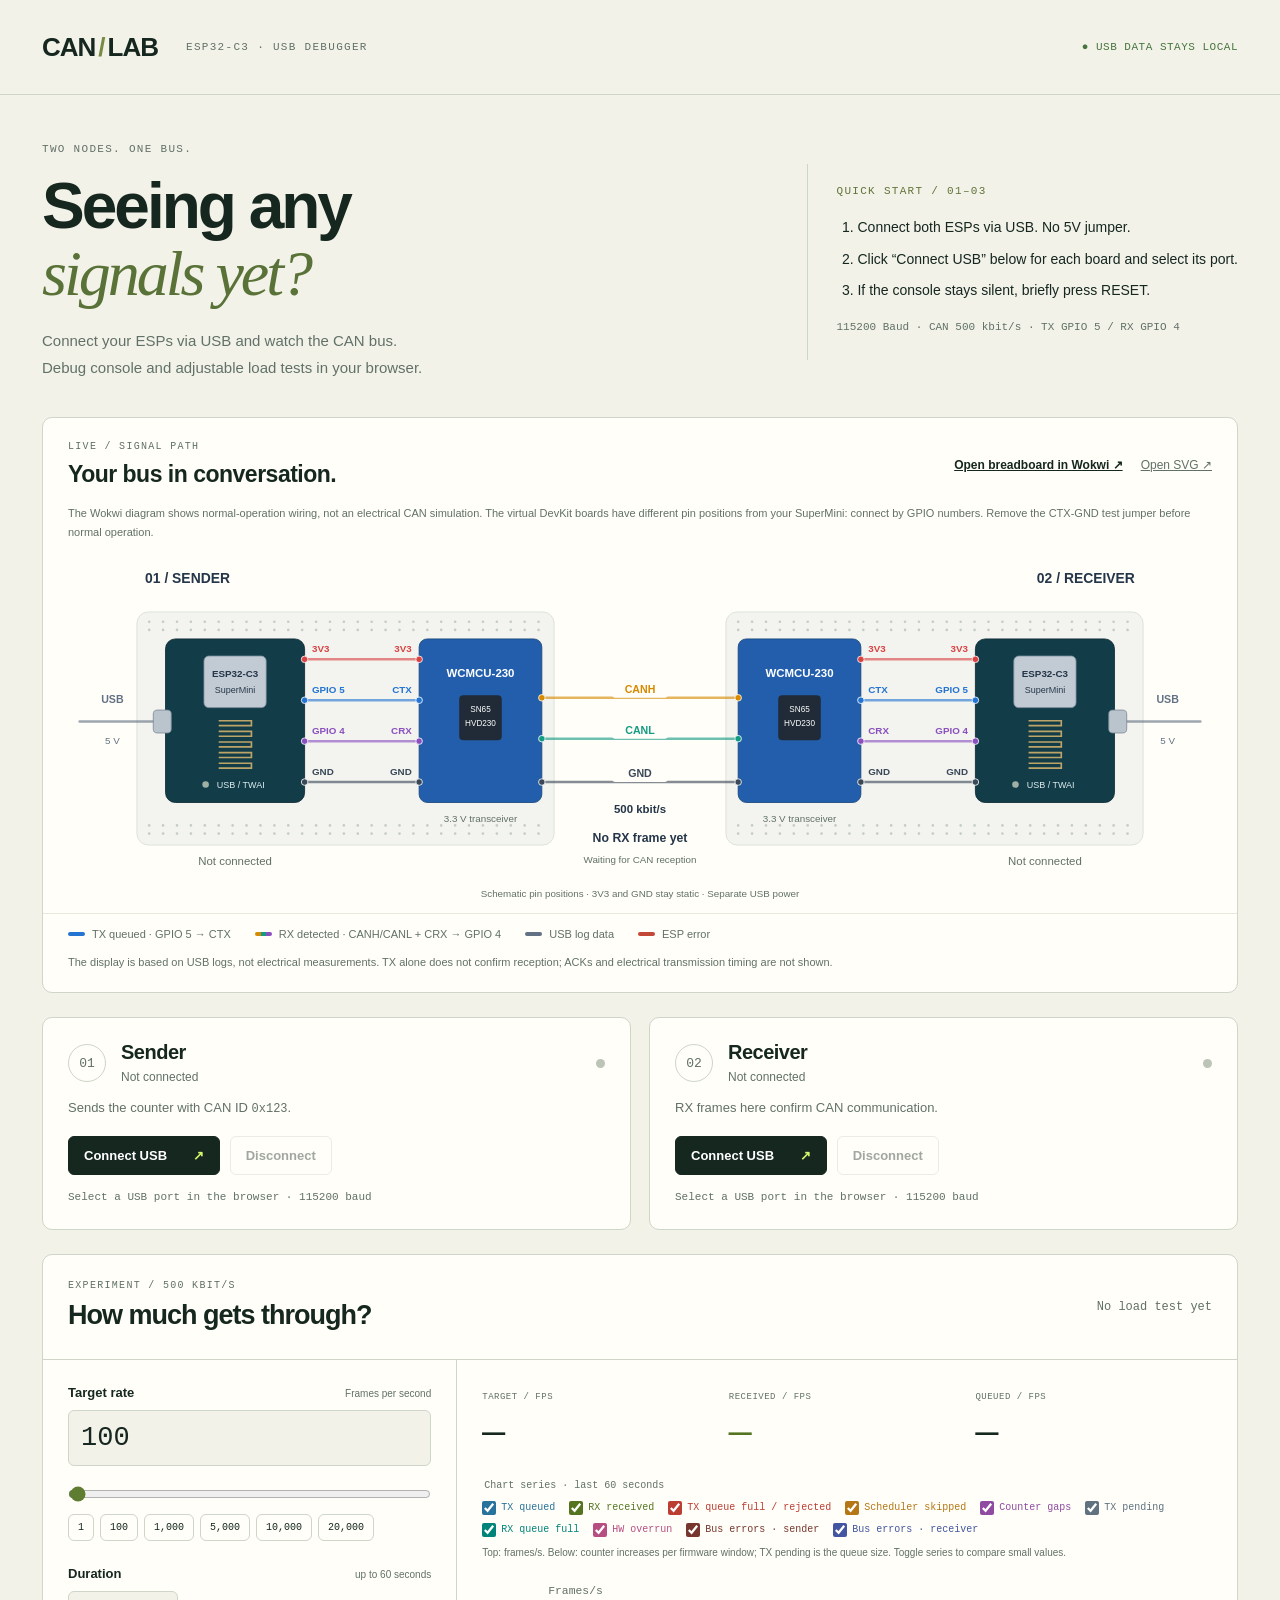
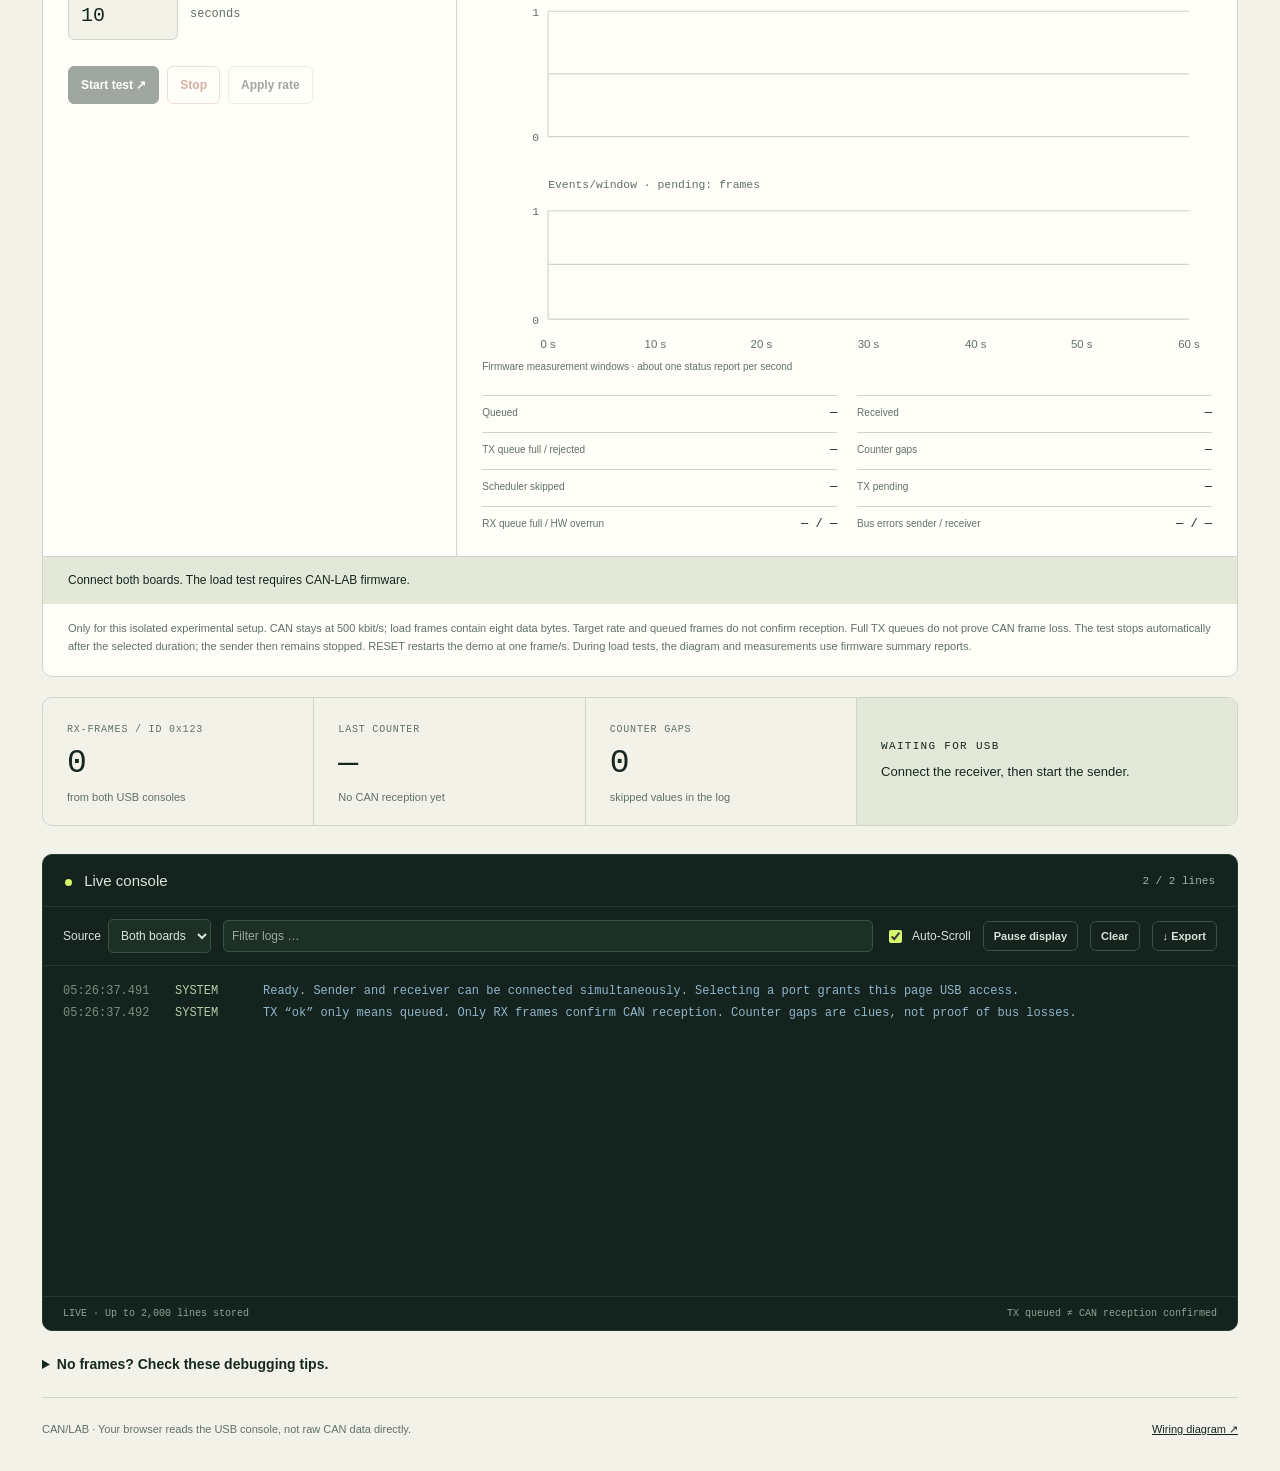
==== index.html @ c3ad65e1 "fix: invalidate cached horizontal CAN diagram" ====
<!doctype html>
<html lang="en">
<head>
  <meta charset="UTF-8"><meta name="viewport" content="width=device-width,initial-scale=1">
  <title>CAN/LAB — USB Debug Console &amp; CAN Load Tests</title>
  <meta name="description" content="Connect two ESP32-C3 boards, watch CAN traffic, and run adjustable load tests directly in your browser with Web Serial.">
  <link rel="canonical" href="https://canlab.andrelademann.de/">
  <meta property="og:type" content="website">
  <meta property="og:site_name" content="CAN/LAB">
  <meta property="og:locale" content="en_US">
  <meta property="og:title" content="CAN/LAB — USB Debug Console &amp; CAN Load Tests">
  <meta property="og:description" content="Connect two ESP32-C3 boards, watch CAN traffic, and run adjustable load tests directly in your browser with Web Serial.">
  <meta property="og:url" content="https://canlab.andrelademann.de/">
  <meta property="og:image" content="https://canlab.andrelademann.de/docs/canlab-opengraph.png">
  <meta property="og:image:type" content="image/png">
  <meta property="og:image:width" content="1731">
  <meta property="og:image:height" content="909">
  <meta property="og:image:alt" content="CAN/LAB: Two nodes. One bus. Two ESP32-C3 boards connected through CAN transceivers.">
  <meta name="twitter:card" content="summary_large_image">
  <meta name="twitter:title" content="CAN/LAB — USB Debug Console &amp; CAN Load Tests">
  <meta name="twitter:description" content="Connect two ESP32-C3 boards, watch CAN traffic, and run adjustable load tests directly in your browser with Web Serial.">
  <meta name="twitter:image" content="https://canlab.andrelademann.de/docs/canlab-opengraph.png">
  <meta name="twitter:image:alt" content="CAN/LAB: Two nodes. One bus. Two ESP32-C3 boards connected through CAN transceivers.">
  <link rel="stylesheet" href="debug/style.css?v=diagnostics1">
  <script type="module" src="debug/app.mjs?v=builtin-termination"></script>
  <script type="module" src="debug/pwa.mjs"></script>
  <!-- PWA metadata: generated by scripts/generate_pwa_assets.py -->
  <link rel="manifest" href="./manifest.webmanifest">
  <meta name="theme-color" content="#15271f">
  <meta name="mobile-web-app-capable" content="yes">
  <meta name="apple-mobile-web-app-capable" content="yes">
  <meta name="apple-mobile-web-app-title" content="CAN/LAB">
  <meta name="apple-mobile-web-app-status-bar-style" content="default">
  <meta name="msapplication-config" content="./browserconfig.xml">
  <meta name="msapplication-TileColor" content="#15271f">
  <link rel="icon" href="./pwa/icons/favicon.ico" sizes="any">
  <link rel="icon" type="image/png" sizes="16x16" href="./pwa/icons/favicon-16.png">
  <link rel="icon" type="image/png" sizes="32x32" href="./pwa/icons/favicon-32.png">
  <link rel="apple-touch-icon" sizes="152x152" href="./pwa/icons/apple-touch-icon-152.png">
  <link rel="apple-touch-icon" sizes="167x167" href="./pwa/icons/apple-touch-icon-167.png">
  <link rel="apple-touch-icon" sizes="180x180" href="./pwa/icons/apple-touch-icon-180.png">
  <link rel="apple-touch-startup-image" href="./pwa/splash/apple-splash-640x1136.png" media="(device-width: 320px) and (device-height: 568px) and (-webkit-device-pixel-ratio: 2) and (orientation: portrait)">
  <link rel="apple-touch-startup-image" href="./pwa/splash/apple-splash-1136x640.png" media="(device-width: 320px) and (device-height: 568px) and (-webkit-device-pixel-ratio: 2) and (orientation: landscape)">
  <link rel="apple-touch-startup-image" href="./pwa/splash/apple-splash-750x1334.png" media="(device-width: 375px) and (device-height: 667px) and (-webkit-device-pixel-ratio: 2) and (orientation: portrait)">
  <link rel="apple-touch-startup-image" href="./pwa/splash/apple-splash-1334x750.png" media="(device-width: 375px) and (device-height: 667px) and (-webkit-device-pixel-ratio: 2) and (orientation: landscape)">
  <link rel="apple-touch-startup-image" href="./pwa/splash/apple-splash-1242x2208.png" media="(device-width: 414px) and (device-height: 736px) and (-webkit-device-pixel-ratio: 3) and (orientation: portrait)">
  <link rel="apple-touch-startup-image" href="./pwa/splash/apple-splash-2208x1242.png" media="(device-width: 414px) and (device-height: 736px) and (-webkit-device-pixel-ratio: 3) and (orientation: landscape)">
  <link rel="apple-touch-startup-image" href="./pwa/splash/apple-splash-1125x2436.png" media="(device-width: 375px) and (device-height: 812px) and (-webkit-device-pixel-ratio: 3) and (orientation: portrait)">
  <link rel="apple-touch-startup-image" href="./pwa/splash/apple-splash-2436x1125.png" media="(device-width: 375px) and (device-height: 812px) and (-webkit-device-pixel-ratio: 3) and (orientation: landscape)">
  <link rel="apple-touch-startup-image" href="./pwa/splash/apple-splash-828x1792.png" media="(device-width: 414px) and (device-height: 896px) and (-webkit-device-pixel-ratio: 2) and (orientation: portrait)">
  <link rel="apple-touch-startup-image" href="./pwa/splash/apple-splash-1792x828.png" media="(device-width: 414px) and (device-height: 896px) and (-webkit-device-pixel-ratio: 2) and (orientation: landscape)">
  <link rel="apple-touch-startup-image" href="./pwa/splash/apple-splash-1242x2688.png" media="(device-width: 414px) and (device-height: 896px) and (-webkit-device-pixel-ratio: 3) and (orientation: portrait)">
  <link rel="apple-touch-startup-image" href="./pwa/splash/apple-splash-2688x1242.png" media="(device-width: 414px) and (device-height: 896px) and (-webkit-device-pixel-ratio: 3) and (orientation: landscape)">
  <link rel="apple-touch-startup-image" href="./pwa/splash/apple-splash-1080x2340.png" media="(device-width: 360px) and (device-height: 780px) and (-webkit-device-pixel-ratio: 3) and (orientation: portrait)">
  <link rel="apple-touch-startup-image" href="./pwa/splash/apple-splash-2340x1080.png" media="(device-width: 360px) and (device-height: 780px) and (-webkit-device-pixel-ratio: 3) and (orientation: landscape)">
  <link rel="apple-touch-startup-image" href="./pwa/splash/apple-splash-1170x2532.png" media="(device-width: 390px) and (device-height: 844px) and (-webkit-device-pixel-ratio: 3) and (orientation: portrait)">
  <link rel="apple-touch-startup-image" href="./pwa/splash/apple-splash-2532x1170.png" media="(device-width: 390px) and (device-height: 844px) and (-webkit-device-pixel-ratio: 3) and (orientation: landscape)">
  <link rel="apple-touch-startup-image" href="./pwa/splash/apple-splash-1179x2556.png" media="(device-width: 393px) and (device-height: 852px) and (-webkit-device-pixel-ratio: 3) and (orientation: portrait)">
  <link rel="apple-touch-startup-image" href="./pwa/splash/apple-splash-2556x1179.png" media="(device-width: 393px) and (device-height: 852px) and (-webkit-device-pixel-ratio: 3) and (orientation: landscape)">
  <link rel="apple-touch-startup-image" href="./pwa/splash/apple-splash-1206x2622.png" media="(device-width: 402px) and (device-height: 874px) and (-webkit-device-pixel-ratio: 3) and (orientation: portrait)">
  <link rel="apple-touch-startup-image" href="./pwa/splash/apple-splash-2622x1206.png" media="(device-width: 402px) and (device-height: 874px) and (-webkit-device-pixel-ratio: 3) and (orientation: landscape)">
  <link rel="apple-touch-startup-image" href="./pwa/splash/apple-splash-1260x2736.png" media="(device-width: 420px) and (device-height: 912px) and (-webkit-device-pixel-ratio: 3) and (orientation: portrait)">
  <link rel="apple-touch-startup-image" href="./pwa/splash/apple-splash-2736x1260.png" media="(device-width: 420px) and (device-height: 912px) and (-webkit-device-pixel-ratio: 3) and (orientation: landscape)">
  <link rel="apple-touch-startup-image" href="./pwa/splash/apple-splash-1284x2778.png" media="(device-width: 428px) and (device-height: 926px) and (-webkit-device-pixel-ratio: 3) and (orientation: portrait)">
  <link rel="apple-touch-startup-image" href="./pwa/splash/apple-splash-2778x1284.png" media="(device-width: 428px) and (device-height: 926px) and (-webkit-device-pixel-ratio: 3) and (orientation: landscape)">
  <link rel="apple-touch-startup-image" href="./pwa/splash/apple-splash-1290x2796.png" media="(device-width: 430px) and (device-height: 932px) and (-webkit-device-pixel-ratio: 3) and (orientation: portrait)">
  <link rel="apple-touch-startup-image" href="./pwa/splash/apple-splash-2796x1290.png" media="(device-width: 430px) and (device-height: 932px) and (-webkit-device-pixel-ratio: 3) and (orientation: landscape)">
  <link rel="apple-touch-startup-image" href="./pwa/splash/apple-splash-1320x2868.png" media="(device-width: 440px) and (device-height: 956px) and (-webkit-device-pixel-ratio: 3) and (orientation: portrait)">
  <link rel="apple-touch-startup-image" href="./pwa/splash/apple-splash-2868x1320.png" media="(device-width: 440px) and (device-height: 956px) and (-webkit-device-pixel-ratio: 3) and (orientation: landscape)">
  <link rel="apple-touch-startup-image" href="./pwa/splash/apple-splash-1536x2048.png" media="(device-width: 768px) and (device-height: 1024px) and (-webkit-device-pixel-ratio: 2) and (orientation: portrait)">
  <link rel="apple-touch-startup-image" href="./pwa/splash/apple-splash-2048x1536.png" media="(device-width: 768px) and (device-height: 1024px) and (-webkit-device-pixel-ratio: 2) and (orientation: landscape)">
  <link rel="apple-touch-startup-image" href="./pwa/splash/apple-splash-1620x2160.png" media="(device-width: 810px) and (device-height: 1080px) and (-webkit-device-pixel-ratio: 2) and (orientation: portrait)">
  <link rel="apple-touch-startup-image" href="./pwa/splash/apple-splash-2160x1620.png" media="(device-width: 810px) and (device-height: 1080px) and (-webkit-device-pixel-ratio: 2) and (orientation: landscape)">
  <link rel="apple-touch-startup-image" href="./pwa/splash/apple-splash-1640x2360.png" media="(device-width: 820px) and (device-height: 1180px) and (-webkit-device-pixel-ratio: 2) and (orientation: portrait)">
  <link rel="apple-touch-startup-image" href="./pwa/splash/apple-splash-2360x1640.png" media="(device-width: 820px) and (device-height: 1180px) and (-webkit-device-pixel-ratio: 2) and (orientation: landscape)">
  <link rel="apple-touch-startup-image" href="./pwa/splash/apple-splash-1668x2224.png" media="(device-width: 834px) and (device-height: 1112px) and (-webkit-device-pixel-ratio: 2) and (orientation: portrait)">
  <link rel="apple-touch-startup-image" href="./pwa/splash/apple-splash-2224x1668.png" media="(device-width: 834px) and (device-height: 1112px) and (-webkit-device-pixel-ratio: 2) and (orientation: landscape)">
  <link rel="apple-touch-startup-image" href="./pwa/splash/apple-splash-1668x2388.png" media="(device-width: 834px) and (device-height: 1194px) and (-webkit-device-pixel-ratio: 2) and (orientation: portrait)">
  <link rel="apple-touch-startup-image" href="./pwa/splash/apple-splash-2388x1668.png" media="(device-width: 834px) and (device-height: 1194px) and (-webkit-device-pixel-ratio: 2) and (orientation: landscape)">
  <link rel="apple-touch-startup-image" href="./pwa/splash/apple-splash-1668x2420.png" media="(device-width: 834px) and (device-height: 1210px) and (-webkit-device-pixel-ratio: 2) and (orientation: portrait)">
  <link rel="apple-touch-startup-image" href="./pwa/splash/apple-splash-2420x1668.png" media="(device-width: 834px) and (device-height: 1210px) and (-webkit-device-pixel-ratio: 2) and (orientation: landscape)">
  <link rel="apple-touch-startup-image" href="./pwa/splash/apple-splash-1488x2266.png" media="(device-width: 744px) and (device-height: 1133px) and (-webkit-device-pixel-ratio: 2) and (orientation: portrait)">
  <link rel="apple-touch-startup-image" href="./pwa/splash/apple-splash-2266x1488.png" media="(device-width: 744px) and (device-height: 1133px) and (-webkit-device-pixel-ratio: 2) and (orientation: landscape)">
  <link rel="apple-touch-startup-image" href="./pwa/splash/apple-splash-2064x2752.png" media="(device-width: 1032px) and (device-height: 1376px) and (-webkit-device-pixel-ratio: 2) and (orientation: portrait)">
  <link rel="apple-touch-startup-image" href="./pwa/splash/apple-splash-2752x2064.png" media="(device-width: 1032px) and (device-height: 1376px) and (-webkit-device-pixel-ratio: 2) and (orientation: landscape)">
  <link rel="apple-touch-startup-image" href="./pwa/splash/apple-splash-2048x2732.png" media="(device-width: 1024px) and (device-height: 1366px) and (-webkit-device-pixel-ratio: 2) and (orientation: portrait)">
  <link rel="apple-touch-startup-image" href="./pwa/splash/apple-splash-2732x2048.png" media="(device-width: 1024px) and (device-height: 1366px) and (-webkit-device-pixel-ratio: 2) and (orientation: landscape)">
  <!-- End PWA metadata -->
</head>
<body>
  <header><a class="wordmark" href="./">CAN<span>/</span>LAB</a><span class="edition">ESP32-C3 · USB DEBUGGER</span><span class="local">● USB DATA STAYS LOCAL</span></header>
  <main>
    <section class="intro"><div><p class="eyebrow">TWO NODES. ONE BUS.</p><h1>Seeing any<br><em>signals yet?</em></h1><p class="lede">Connect your ESPs via USB and watch the CAN bus.<br>Debug console and adjustable load tests in your browser.</p></div><aside class="setup"><span class="step">QUICK START / 01–03</span><ol><li>Connect both ESPs via USB. No 5V jumper.</li><li>Click “Connect USB” below for each board and select its port.</li><li>If the console stays silent, briefly press RESET.</li></ol><p>115200 Baud · CAN 500 kbit/s · TX GPIO 5 / RX GPIO 4</p></aside></section>
    <div id="compatibility" class="notice" role="status" hidden></div>
    <section class="communication" aria-labelledby="communication-title">
      <div class="communication-heading"><div><p class="eyebrow">LIVE / SIGNAL PATH</p><h2 id="communication-title">Your bus in conversation.</h2></div><nav class="communication-links" aria-label="Signal and wiring diagrams"><a href="https://wokwi.com/projects/478383260674919425" target="_blank" rel="noopener noreferrer">Open breadboard in Wokwi ↗</a><a href="./docs/canbus-communication.svg?v=builtin-termination" target="_blank" rel="noopener">Open SVG ↗</a></nav></div>
      <p class="wiring-note">The Wokwi diagram shows normal-operation wiring, not an electrical CAN simulation. The virtual DevKit boards have different pin positions from your SuperMini: connect by GPIO numbers. Remove the CTX-GND test jumper before normal operation.</p>
      <div id="communication-diagram" class="communication-diagram" tabindex="0" role="region" aria-label="Signal path between sender and receiver; scroll horizontally if needed">Loading signal diagram …</div>
      <div class="signal-legend" aria-label="Meaning of wire highlights"><span><i class="key tx"></i> TX queued · GPIO 5 → CTX</span><span><i class="key rx"></i> RX detected · CANH/CANL + CRX → GPIO 4</span><span><i class="key usb"></i> USB log data</span><span><i class="key error"></i> ESP error</span></div>
      <p class="signal-note">The display is based on USB logs, not electrical measurements. TX alone does not confirm reception; ACKs and electrical transmission timing are not shown.</p>
    </section>
    <section class="devices" aria-label="USB connections">
      <article class="device" data-device="sender"><div class="device-heading"><span class="number">01</span><div><h2>Sender</h2><span class="device-state">Not connected</span></div><span class="status-dot"></span></div><p>Sends the counter with CAN ID <code>0x123</code>.</p><div class="actions"><button class="connect primary">Connect USB <span>↗</span></button><button class="disconnect" disabled>Disconnect</button></div><p class="device-info">Select a USB port in the browser · 115200 baud</p></article>
      <article class="device" data-device="receiver"><div class="device-heading"><span class="number">02</span><div><h2>Receiver</h2><span class="device-state">Not connected</span></div><span class="status-dot"></span></div><p>RX frames here confirm CAN communication.</p><div class="actions"><button class="connect primary">Connect USB <span>↗</span></button><button class="disconnect" disabled>Disconnect</button></div><p class="device-info">Select a USB port in the browser · 115200 baud</p></article>
    </section>
    <section id="load-test" class="load-test" aria-labelledby="load-title">
      <div class="load-heading"><div><p class="eyebrow">EXPERIMENT / 500 KBIT/S</p><h2 id="load-title">How much gets through?</h2></div><span id="load-elapsed">No load test yet</span></div>
      <div class="load-layout">
        <div class="load-controls">
          <label for="load-rate">Target rate <span>Frames per second</span></label>
          <input id="load-rate" type="number" min="1" max="20000" step="1" value="100" inputmode="numeric">
          <label class="sr-only" for="load-slider">Target rate slider</label><input id="load-slider" type="range" min="5" max="20000" step="5" value="100">
          <div class="load-presets" aria-label="Frame rate presets"><button data-load-rate="1">1</button><button data-load-rate="100">100</button><button data-load-rate="1000">1,000</button><button data-load-rate="5000">5,000</button><button data-load-rate="10000">10,000</button><button data-load-rate="20000">20,000</button></div>
          <label for="load-duration">Duration <span>up to 60 seconds</span></label><div class="load-duration"><input id="load-duration" type="number" min="1" max="60" step="1" value="10" inputmode="numeric"><span>seconds</span></div>
          <div class="load-actions"><button id="load-start" class="primary" disabled>Start test ↗</button><button id="load-stop" class="load-stop" disabled>Stop</button><button id="load-rate-apply" disabled>Apply rate</button></div>
        </div>
        <div class="load-results">
          <div class="load-rates"><div><span>TARGET / FPS</span><strong id="load-target">—</strong></div><div class="measured"><span>RECEIVED / FPS</span><strong id="load-actual">—</strong></div><div><span>QUEUED / FPS</span><strong id="load-queued-rate">—</strong></div></div>
          <fieldset class="load-chart-legend"><legend>Chart series · last 60 seconds</legend><label style="--series-color:#28739b"><input type="checkbox" data-chart-series value="sender" checked><span>TX queued</span></label><label style="--series-color:#547421"><input type="checkbox" data-chart-series value="receiver" checked><span>RX received</span></label><label style="--series-color:#bc3d32"><input type="checkbox" data-chart-series value="rejected" checked><span>TX queue full / rejected</span></label><label style="--series-color:#b57716"><input type="checkbox" data-chart-series value="skipped" checked><span>Scheduler skipped</span></label><label style="--series-color:#8e4ba1"><input type="checkbox" data-chart-series value="gaps" checked><span>Counter gaps</span></label><label style="--series-color:#607180"><input type="checkbox" data-chart-series value="pending" checked><span>TX pending</span></label><label style="--series-color:#008479"><input type="checkbox" data-chart-series value="missed" checked><span>RX queue full</span></label><label style="--series-color:#b74e82"><input type="checkbox" data-chart-series value="overrun" checked><span>HW overrun</span></label><label style="--series-color:#78372e"><input type="checkbox" data-chart-series value="tx_errors" checked><span>Bus errors · sender</span></label><label style="--series-color:#4355a1"><input type="checkbox" data-chart-series value="rx_errors" checked><span>Bus errors · receiver</span></label></fieldset>
          <p class="load-chart-help">Top: frames/s. Below: counter increases per firmware window; TX pending is the queue size. Toggle series to compare small values.</p>
          <div class="load-chart-scroll" tabindex="0" role="region" aria-label="CAN time chart; scroll horizontally on small screens"><svg class="load-chart" viewBox="0 0 640 335" role="img" aria-labelledby="load-chart-title load-chart-desc">
            <title id="load-chart-title">CAN throughput, queues and errors over time</title><desc id="load-chart-desc">Last 60 seconds on a shared time axis. Upper plot: queued and received frames per second. Lower plot: increases in rejected frames, scheduler skips, counter gaps, RX queue full, hardware overruns and bus errors per firmware measurement window; pending frames are the current queue size. Each series can be toggled. Missing reports remain gaps. Hover over a point for its value and measurement window.</desc>
            <path d="M58 30H620 M58 85H620 M58 140H620 M58 30V140 M58 205H620 M58 252H620 M58 300H620 M58 205V300" class="load-axis"/>
            <text x="58" y="15" class="load-chart-label">Frames/s</text><text id="load-chart-max" x="50" y="34" text-anchor="end" class="load-chart-label">1</text><text x="50" y="144" text-anchor="end" class="load-chart-label">0</text>
            <g class="load-chart-label" text-anchor="middle"><text x="58" y="325" data-chart-second="0">0 s</text><text x="152" y="325" data-chart-second="10">10 s</text><text x="245" y="325" data-chart-second="20">20 s</text><text x="339" y="325" data-chart-second="30">30 s</text><text x="433" y="325" data-chart-second="40">40 s</text><text x="526" y="325" data-chart-second="50">50 s</text><text x="620" y="325" data-chart-second="60">60 s</text></g>
            <text x="58" y="185" class="load-chart-label">Events/window · pending: frames</text><text id="load-diagnostic-max" x="50" y="209" text-anchor="end" class="load-chart-label">1</text><text x="50" y="304" text-anchor="end" class="load-chart-label">0</text>
<path data-chart-path="sender" id="load-tx-line" class="load-series-line" style="stroke:#28739b;stroke-dasharray:5 3"/><path data-chart-path="receiver" id="load-rx-line" class="load-series-line" style="stroke:#547421;stroke-dasharray:none"/><path data-chart-path="rejected" class="load-series-line" style="stroke:#bc3d32;stroke-dasharray:5 3"/><path data-chart-path="skipped" class="load-series-line" style="stroke:#b57716;stroke-dasharray:none"/><path data-chart-path="gaps" class="load-series-line" style="stroke:#8e4ba1;stroke-dasharray:5 3"/><path data-chart-path="pending" class="load-series-line" style="stroke:#607180;stroke-dasharray:none"/><path data-chart-path="missed" class="load-series-line" style="stroke:#008479;stroke-dasharray:5 3"/><path data-chart-path="overrun" class="load-series-line" style="stroke:#b74e82;stroke-dasharray:none"/><path data-chart-path="tx_errors" class="load-series-line" style="stroke:#78372e;stroke-dasharray:5 3"/><path data-chart-path="rx_errors" class="load-series-line" style="stroke:#4355a1;stroke-dasharray:none"/><g id="load-chart-points"/>
          </svg></div>
          <p id="load-freshness" class="load-freshness">Firmware measurement windows · about one status report per second</p>
          <dl class="load-counters"><div><dt>Queued</dt><dd id="load-queued">—</dd></div><div><dt>Received</dt><dd id="load-rx-total">—</dd></div><div><dt>TX queue full / rejected</dt><dd id="load-rejected">—</dd></div><div><dt>Counter gaps</dt><dd id="load-gaps">—</dd></div><div><dt>Scheduler skipped</dt><dd id="load-skipped">—</dd></div><div><dt>TX pending</dt><dd id="load-pending">—</dd></div><div><dt>RX queue full / HW overrun</dt><dd id="load-missed">—</dd></div><div><dt>Bus errors sender / receiver</dt><dd id="load-errors">—</dd></div></dl>
        </div>
      </div>
      <p id="load-status" class="load-status" role="status">Connect both boards. The load test requires CAN-LAB firmware.</p>
      <p class="load-note">Only for this isolated experimental setup. CAN stays at 500 kbit/s; load frames contain eight data bytes. Target rate and queued frames do not confirm reception. Full TX queues do not prove CAN frame loss. The test stops automatically after the selected duration; the sender then remains stopped. RESET restarts the demo at one frame/s. During load tests, the diagram and measurements use firmware summary reports.</p>
    </section>
    <section class="telemetry" aria-label="CAN measurements"><div class="metric"><span>RX-FRAMES / ID 0x123</span><strong id="rx-count">0</strong><small>from both USB consoles</small></div><div class="metric"><span>LAST COUNTER</span><strong id="counter">—</strong><small id="last-rx">No CAN reception yet</small></div><div class="metric"><span>COUNTER GAPS</span><strong id="gaps">0</strong><small>skipped values in the log</small></div><div class="bus-state"><span id="bus-label">WAITING FOR USB</span><p id="bus-detail">Connect the receiver, then start the sender.</p></div></section>
    <section class="terminal" aria-labelledby="console-title"><div class="terminal-heading"><h2 id="console-title"><span class="terminal-light"></span> Live console</h2><span id="line-count">0 lines</span></div><div class="toolbar"><label>Source <select id="source"><option value="all">Both boards</option><option value="sender">Sender</option><option value="receiver">Receiver</option><option value="system">System</option></select></label><label class="search-label"><span class="sr-only">Search log</span><input id="search" type="search" placeholder="Filter logs …"></label><label><input id="autoscroll" type="checkbox" checked> Auto-Scroll</label><button id="pause" aria-pressed="false">Pause display</button><button id="clear">Clear</button><button id="export">↓ Export</button></div><div id="console" tabindex="0" aria-label="Serial logs"><div class="empty">Quiet so far.<br><span>Connect a USB port to see live output.</span></div></div><div class="terminal-footer"><span id="capture-state">LIVE · Up to 2,000 lines stored</span><span>TX queued ≠ CAN reception confirmed</span></div></section>
    <details class="help"><summary>No frames? Check these debugging tips.</summary><div class="help-grid"><div><h3>USB connected, no output</h3><p>Briefly press RESET on the ESP, without BOOT. Close other serial monitors. Wrong port? Disconnect and select the other one.</p></div><div><h3>“… waiting for frames”</h3><p>Check CANH ↔ CANH, CANL ↔ CANL and common ground. GPIO 5 → CTX, GPIO 4 → CRX. Power CAN modules at 3.3 V only.</p></div><div><h3>Check termination</h3><p>Disconnect both USB power supplies. The WCMCU-230 modules already include bus termination; no external resistors are needed. Expect about 60 Ω between CANH and CANL.</p></div><div><h3>Sender reports Bus-Off</h3><p>The diagnostic firmware restarts after successful recovery. Repeated Bus-Off requires checking module power, GPIO connections and the CAN bus. DIAG lines show driver state and error counters; TX_ACK confirms successful CAN transmission with ACK, but not yet reception in the receiver log.</p></div></div></details>
    <footer><span>CAN/LAB · Your browser reads the USB console, not raw CAN data directly.</span><a href="./docs/canbus-breadboard.svg" target="_blank" rel="noopener">Wiring diagram ↗</a></footer>
  </main>
</body>
</html>
---- debug/style.css ----
:root{color-scheme:light;--ink:#15271f;--muted:#617167;--paper:#f3f2e9;--line:#ced5c9;--lime:#d5f76b;--mono:'SFMono-Regular',Consolas,'Liberation Mono',monospace}*{box-sizing:border-box}body{margin:0;background:var(--paper);color:var(--ink);font-family:'Avenir Next',Avenir,'Segoe UI',sans-serif}button,input,select{font:inherit}button,a,input,select,summary{touch-action:manipulation}button{cursor:pointer;border:1px solid var(--line);border-radius:6px;background:transparent;padding:11px 15px;font-size:13px;font-weight:600;color:inherit}button:hover:enabled{background:#e5e8da}button:disabled{opacity:.4;cursor:not-allowed}button:focus-visible,a:focus-visible,input:focus-visible,select:focus-visible,summary:focus-visible{outline:3px solid #5f8d20;outline-offset:3px}header{max-width:1344px;margin:auto;height:95px;display:flex;align-items:center;gap:28px;padding:0 42px;border-bottom:1px solid var(--line)}.wordmark{font-size:26px;letter-spacing:-1px;font-weight:850;text-decoration:none;color:var(--ink)}.wordmark span{color:#788a43;padding:0 3px}.edition,.local,.eyebrow,.step,.metric>span,.bus-state>span{font-family:var(--mono);font-size:11px;letter-spacing:1.3px}.edition{color:var(--muted)}.local{margin-left:auto;color:#46753e;letter-spacing:.5px}main{max-width:1344px;margin:auto;padding:0 42px}.intro{display:flex;align-items:center;justify-content:space-between;gap:35px;padding:48px 0 36px}.eyebrow{color:var(--muted);margin:0 0 18px}h1{font-size:clamp(42px,5vw,68px);line-height:1.04;letter-spacing:-3px;margin:0;font-weight:650}h1 em{font-family:Georgia,'Times New Roman',serif;font-weight:400;color:#597237}.lede{font-size:15px;line-height:1.8;color:var(--muted);margin:20px 0 0}.setup{border-left:1px solid var(--line);padding:16px 0 16px 28px;max-width:480px}.step{color:#607338}.setup ol{padding-left:21px;font-size:14px;line-height:2.25}.setup p{font-family:var(--mono);font-size:11px;color:var(--muted)}.devices{display:grid;grid-template-columns:1fr 1fr;gap:18px}.device{background:#fffef8;border:1px solid var(--line);padding:23px 25px;border-radius:10px}.device-heading{display:flex;align-items:center;gap:15px}.number{font-family:var(--mono);font-size:13px;border:1px solid var(--line);border-radius:50%;width:38px;height:38px;display:grid;place-items:center;color:var(--muted)}h2{font-size:20px;letter-spacing:-.5px;margin:0 0 3px}.device-state{font-size:12px;color:var(--muted)}.status-dot{width:9px;height:9px;background:#bcc4b8;border-radius:50%;margin-left:auto}.device.connected .status-dot{background:#489349;box-shadow:0 0 0 5px #48934915}.device>p{font-size:13px;color:var(--muted);line-height:1.5}code{font-family:var(--mono);font-size:12px}.actions{display:flex;gap:10px;margin-top:18px}.primary{background:var(--ink);color:#fff;border-color:var(--ink)}.primary:hover:enabled{background:#34543d}.primary span{padding-left:22px;color:var(--lime)}.device .device-info{font-size:11px;font-family:var(--mono);margin:14px 0 0;overflow-wrap:anywhere}.telemetry{display:grid;grid-template-columns:1fr 1fr 1fr 1.4fr;border:1px solid var(--line);border-radius:10px;margin:20px 0 28px;overflow:hidden}.metric{padding:20px 24px;border-right:1px solid var(--line)}.metric>span{font-size:10px;color:var(--muted);letter-spacing:.8px}.metric strong{display:block;font-family:var(--mono);font-size:33px;font-weight:500;margin:9px 0 5px;letter-spacing:-1px}.metric small{font-size:11px;color:var(--muted)}.bus-state{padding:24px;background:#e4e8d9;display:flex;flex-direction:column;justify-content:center}.bus-state p{font-size:13px;line-height:1.6;margin:10px 0 0}.bus-state.active{background:var(--lime)}.terminal{background:#14231d;border:1px solid #243b2e;border-radius:10px;overflow:hidden;color:#d9e5d9}.terminal-heading{display:flex;align-items:center;justify-content:space-between;padding:17px 22px;border-bottom:1px solid #ffffff16}.terminal-heading h2{font-size:15px;margin:0;font-weight:500;letter-spacing:0}.terminal-light{display:inline-block;width:7px;height:7px;background:var(--lime);border-radius:50%;margin-right:8px}.terminal-heading>span{font:11px var(--mono);color:#a1b5a5}.toolbar{display:flex;align-items:center;gap:12px;flex-wrap:wrap;padding:12px 20px;border-bottom:1px solid #ffffff16;font-size:12px}.toolbar label{display:flex;align-items:center;gap:7px;white-space:nowrap}.toolbar select,.toolbar input[type=search]{color:#d9e5d9;background:#1d3026;border:1px solid #395342;border-radius:5px;padding:8px;min-width:0}.search-label{flex:1;min-width:130px}.search-label input{width:100%}.toolbar input::placeholder{color:#96a99b}.toolbar button{color:#d9e5d9;border-color:#395342;padding:8px 10px;font-size:11px}.toolbar button:hover:enabled{background:#2b4333}.toolbar input[type=checkbox]{accent-color:var(--lime)}#console{height:330px;overflow:auto;padding:14px 20px;font:12px/1.85 var(--mono);scrollbar-color:#49624e #14231d}.log-line{display:grid;grid-template-columns:100px 76px 1fr;gap:12px}.log-time{color:#789181}.log-source{color:#b7cbac}.log-line.rx .log-message{color:#d5f76b}.log-line.error .log-message{color:#ffb49a}.log-line.system .log-message{color:#91b5cb}.log-message{white-space:pre-wrap;overflow-wrap:anywhere;min-width:0}.empty{display:flex;min-height:270px;justify-content:center;align-items:center;flex-direction:column;color:#d9e5d9;font-size:15px;gap:8px;text-align:center}.empty span{color:#91a797;font-size:12px}.terminal-footer{display:flex;justify-content:space-between;gap:12px;padding:11px 20px;border-top:1px solid #ffffff16;color:#8da493;font:10px var(--mono);flex-wrap:wrap}.help{padding:25px 0;border-bottom:1px solid var(--line)}summary{cursor:pointer;font-size:14px;font-weight:600}.help-grid{display:grid;grid-template-columns:1fr 1fr;gap:12px 38px;padding-top:14px}.help h3{font-size:13px}.help p{font-size:13px;color:var(--muted);line-height:1.7}footer{display:flex;gap:20px;justify-content:space-between;padding:25px 0 35px;font-size:11px;color:var(--muted)}footer a{color:var(--ink)}.notice{background:#fff0d0;border:1px solid #d7b671;border-radius:8px;padding:16px 20px;font-size:14px;line-height:1.7;margin:0 0 20px}.notice[hidden]{display:none}.sr-only{position:absolute;width:1px;height:1px;padding:0;overflow:hidden;clip:rect(0,0,0,0)}@media(max-width:800px){header{height:75px;padding:0 20px}.local{display:none}main{padding:0 20px}.intro{display:block;padding-top:32px}.setup{margin-top:28px;padding-top:0;padding-bottom:0}.devices{grid-template-columns:1fr}.telemetry{grid-template-columns:1fr 1fr}.metric:nth-child(2){border-right:0}.metric:nth-child(-n+2){border-bottom:1px solid var(--line)}.metric{padding:18px}.bus-state{padding:18px}.help-grid{grid-template-columns:1fr}.log-line{grid-template-columns:82px 60px 1fr;gap:7px;font-size:11px}#console{padding:12px}footer{flex-direction:column}.edition{font-size:9px;letter-spacing:0}.toolbar{gap:10px;padding:12px}.toolbar .search-label{min-width:150px}}

/* The live signal drawing uses the same palette as the breadboard document. */
.communication{margin:0 0 24px;border:1px solid var(--line);border-radius:10px;background:#fffef8;overflow:hidden}
.communication-heading{display:flex;align-items:center;justify-content:space-between;gap:20px;padding:23px 25px 8px}
.communication-heading .eyebrow{font-size:10px;margin:0 0 9px}
.communication-heading h2{font-size:23px;margin:0}
.communication-heading a{color:var(--muted);font-size:12px;white-space:nowrap}
.communication-links{display:flex;flex-wrap:wrap;justify-content:flex-end;gap:12px 18px}
.communication-links a:first-child{color:var(--ink);font-weight:600}
.wiring-note{font-size:11px;line-height:1.7;color:var(--muted);margin:8px 25px 12px}
.communication-diagram{overflow-x:auto;scrollbar-color:#a7b49e #f3f4ef;padding:0 8px;min-height:120px}
.communication-diagram>svg{display:block;width:100%;min-width:1000px;height:auto}
.diagram-unavailable{padding:28px 25px;font-size:14px;line-height:1.7;color:var(--muted);min-height:0}
.signal-legend{display:flex;flex-wrap:wrap;gap:12px 24px;padding:14px 25px 0;border-top:1px solid #e7e9df;font-size:11px;color:var(--muted)}
.signal-legend>span{display:flex;align-items:center;gap:7px}
.key{display:inline-block;width:17px;height:4px;border-radius:2px;background:#627183;flex-shrink:0}
.key.tx{background:#2474d2}.key.rx{background:linear-gradient(90deg,#d68a00 0 33%,#149b83 33% 66%,#8950be 66%)}.key.error{background:#c44836}
.signal-note{font-size:11px;line-height:1.7;color:var(--muted);margin:13px 25px 20px}
.communication-diagram:focus-visible{outline:3px solid #5f8d20;outline-offset:-3px}
@media(max-width:800px){.communication-heading{padding:20px 18px 8px}.communication-heading h2{font-size:20px}.communication-diagram{padding:0}.signal-legend{padding-left:18px;padding-right:18px;gap:10px 18px}.signal-note{margin-left:18px;margin-right:18px}}
@media(max-width:800px){.communication-heading{align-items:flex-start;flex-direction:column;gap:14px}.communication-links{justify-content:flex-start}.wiring-note{margin-left:18px;margin-right:18px}}

/* Bench controls continue the console's instrument-panel typography. */
.load-test{margin-top:24px;border:1px solid var(--line);border-radius:10px;background:#fffef8;overflow:hidden}
.load-heading{display:flex;align-items:center;justify-content:space-between;gap:20px;padding:25px;border-bottom:1px solid var(--line)}
.load-heading .eyebrow{margin-bottom:9px;font-size:10px}.load-heading h2{font-size:27px;font-weight:600;letter-spacing:-1px}.load-heading>span{font:12px var(--mono);color:var(--muted);white-space:nowrap}
.load-layout{display:grid;grid-template-columns:minmax(260px,.85fr) minmax(0,1.6fr)}
.load-controls{padding:25px;border-right:1px solid var(--line)}.load-controls>label:not(.sr-only){display:flex;justify-content:space-between;gap:10px;align-items:baseline;font-size:13px;font-weight:600}.load-controls label span{font-size:10px;color:var(--muted);font-weight:400}
.load-controls input[type=number]{width:100%;min-width:0;padding:12px;border:1px solid var(--line);background:var(--paper);color:var(--ink);border-radius:6px;font:27px var(--mono);margin:10px 0 8px}
.load-controls input[type=range]{width:100%;accent-color:#5f7d30;margin:12px 0}.load-presets{display:flex;flex-wrap:wrap;gap:6px;margin:0 0 25px}.load-presets button{font:10px var(--mono);padding:7px 9px}.load-duration{display:flex;align-items:center;gap:12px;font:12px var(--mono);color:var(--muted)}.load-duration input[type=number]{max-width:110px;font-size:20px}.load-actions{display:flex;gap:8px;flex-wrap:wrap;margin-top:18px}.load-actions button{font-size:12px;padding:11px 12px}.load-stop{color:#9a3928;border-color:#d9b5a8}.load-stop:hover:enabled{background:#f7e0d6}
.load-results{padding:25px;min-width:0}.load-rates{display:grid;grid-template-columns:repeat(3,minmax(0,1fr));gap:10px}.load-rates span{font:9px var(--mono);color:var(--muted);letter-spacing:.5px}.load-rates strong{display:block;font:clamp(22px,3vw,38px) var(--mono);letter-spacing:-1.5px;margin:9px 0}.load-rates .measured strong{color:#547421}.load-chart{display:block;width:100%;height:auto;min-height:150px;margin-top:10px}.load-axis{stroke:var(--line);fill:none}.load-rx-line{stroke:#547421;stroke-width:2.5;fill:none;stroke-linecap:round;stroke-linejoin:round}.load-freshness{font-size:10px;color:var(--muted);line-height:1.6;margin:0 0 20px}.load-counters{display:grid;grid-template-columns:repeat(2,minmax(0,1fr));gap:12px 20px;margin:0}.load-counters>div{display:flex;align-items:baseline;justify-content:space-between;gap:10px;border-top:1px solid var(--line);padding-top:9px}.load-counters dt{font-size:10px;line-height:1.5;color:var(--muted)}.load-counters dd{margin:0;font:12px var(--mono);white-space:nowrap}.load-status{padding:14px 25px;margin:0;border-top:1px solid var(--line);background:#e4e8d9;font-size:12px;line-height:1.6}.load-test.is-running .load-status{background:var(--lime)}.load-note{font-size:11px;line-height:1.7;color:var(--muted);padding:0 25px;margin:15px 0 20px}
@media(max-width:800px){.load-heading{padding:20px 18px;align-items:flex-start}.load-heading h2{font-size:23px}.load-layout{grid-template-columns:1fr}.load-controls{border-right:0;border-bottom:1px solid var(--line);padding:20px 18px}.load-results{padding:20px 18px}.load-rates strong{font-size:26px}.load-status{padding:14px 18px}.load-note{padding:0 18px}.load-counters{gap:12px}.load-heading>span{font-size:10px}}

.load-tx-line{stroke:#28739b;stroke-width:2.5;stroke-dasharray:5 3;fill:none;stroke-linecap:round;stroke-linejoin:round}.load-tx-dot{fill:#28739b}.load-rx-dot{fill:#547421}.load-chart-label{font:10px var(--mono);fill:var(--muted)}.load-chart-legend{display:flex;flex-wrap:wrap;gap:10px 18px;margin-top:15px;font:10px var(--mono);color:var(--muted)}.load-chart-legend .tx-key{color:#28739b}.load-chart-legend .rx-key{color:#547421}.tx-key:before,.rx-key:before{content:"";display:inline-block;width:15px;border-top:2px dashed currentColor;margin-right:5px;vertical-align:middle}.rx-key:before{border-top-style:solid}

.load-chart-legend{border:0;padding:0;margin:16px 0 8px;display:flex;flex-wrap:wrap;gap:8px 14px;min-width:0}.load-chart-legend legend{font:10px var(--mono);color:var(--muted);margin-bottom:10px}.load-chart-legend label{display:flex;align-items:center;gap:5px;font:10px var(--mono);color:var(--series-color);cursor:pointer}.load-chart-legend input{margin:0;accent-color:var(--series-color);width:14px;height:14px}.load-series-line{fill:none;stroke-width:2;stroke-linecap:round;stroke-linejoin:round}.load-chart-help{font-size:10px;line-height:1.6;color:var(--muted);margin:6px 0}.load-chart{min-height:230px}

.load-chart-scroll{overflow-x:auto;max-width:100%}.load-chart-scroll .load-chart{min-width:640px}
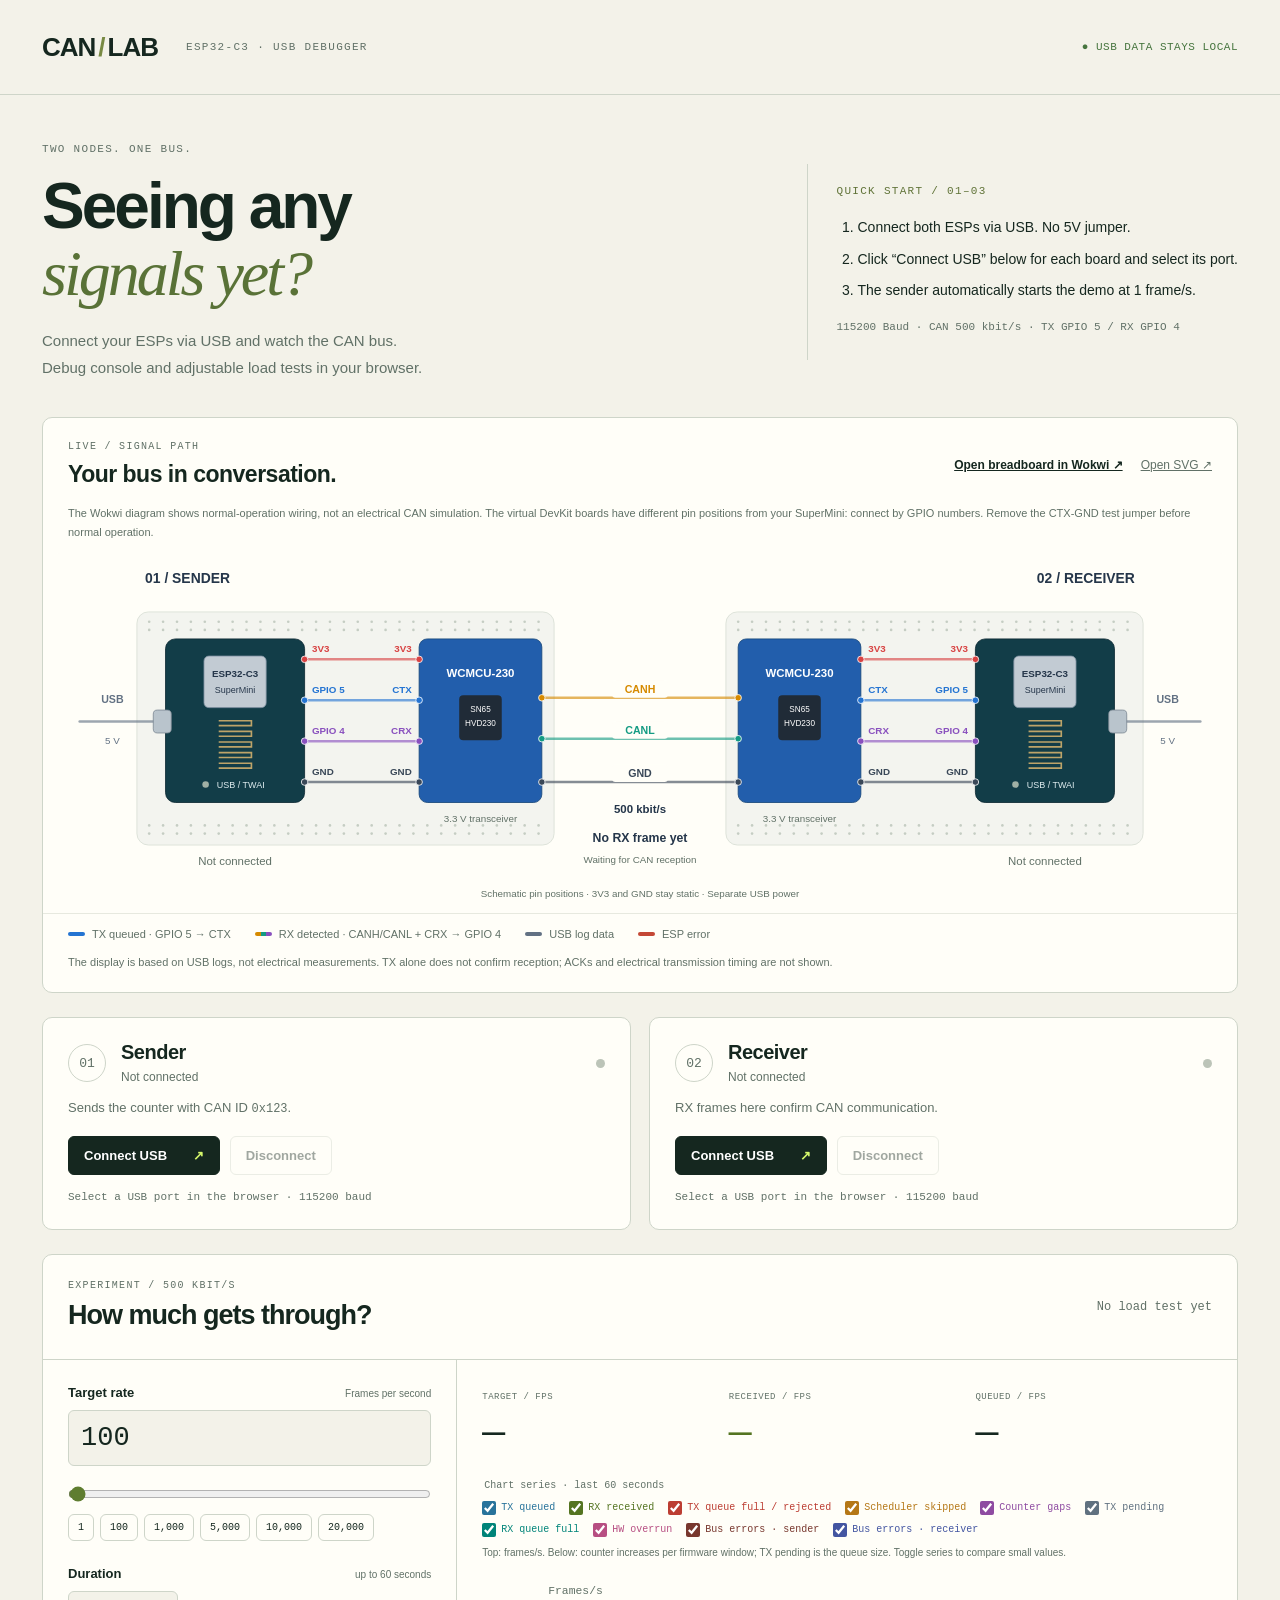
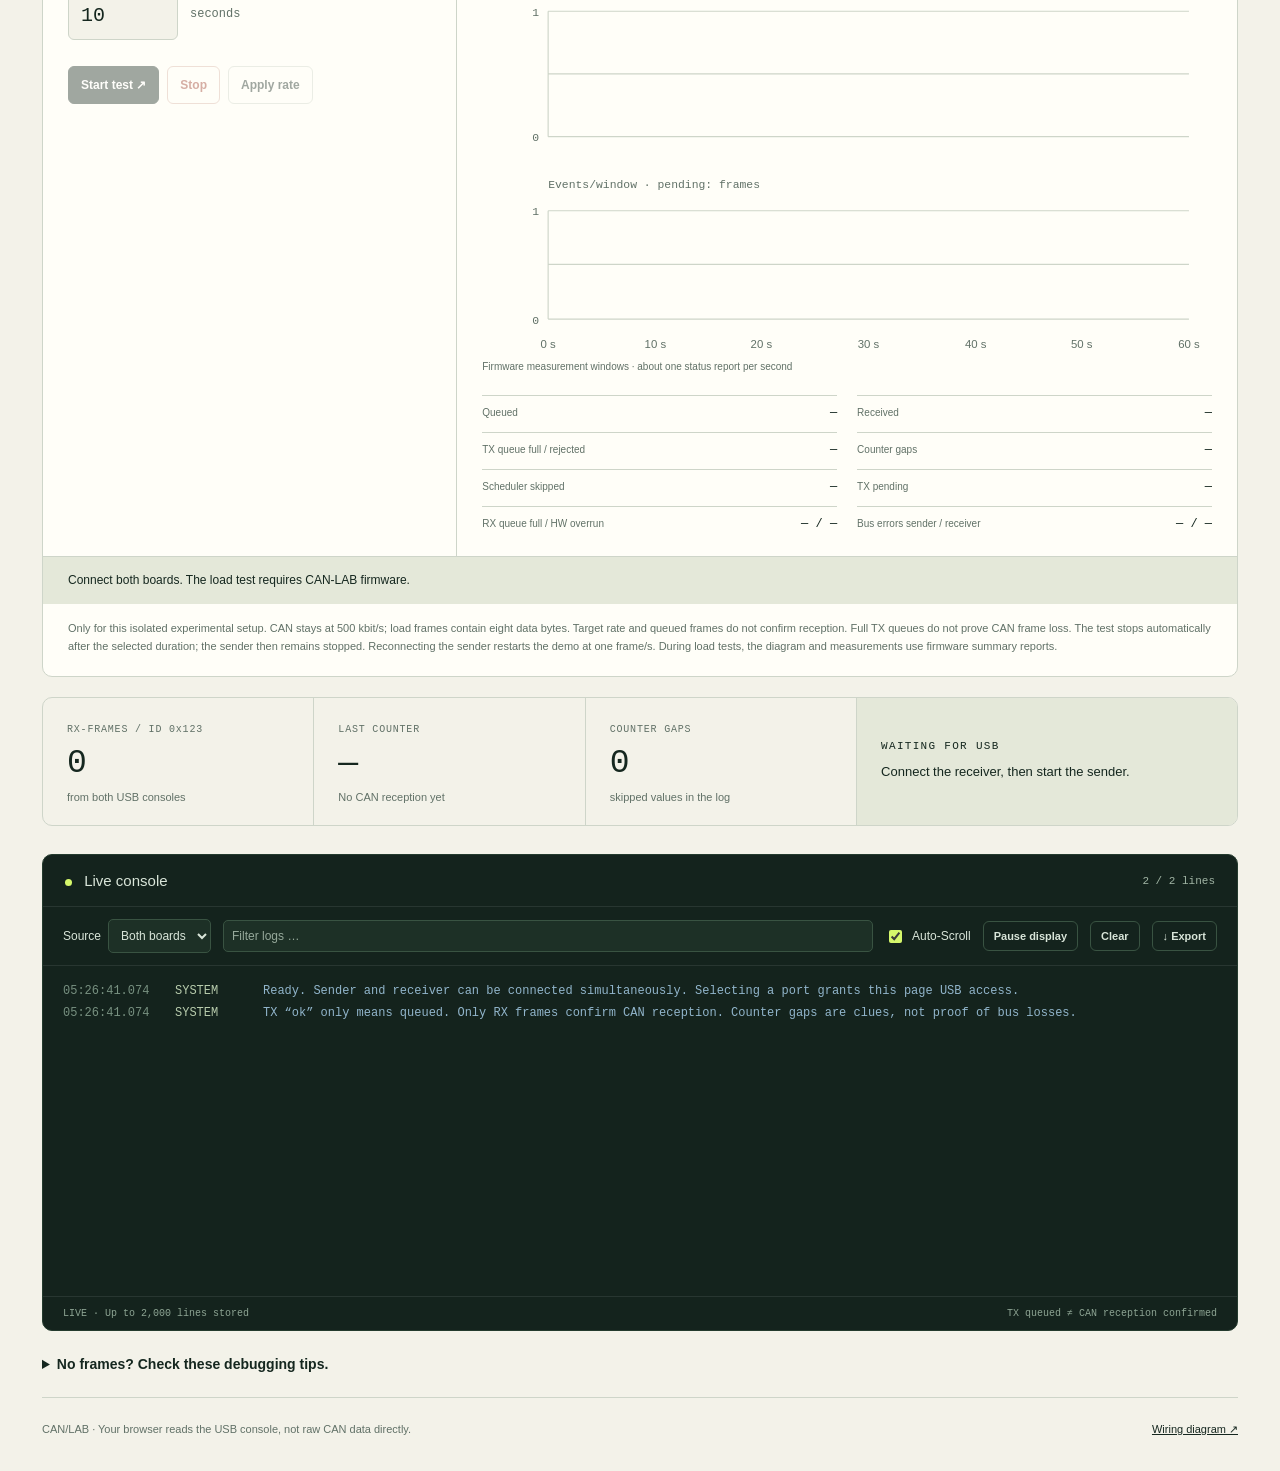
==== commit e382120b: "fix: resume demo on USB connect and plot post-stop zero rates" ====
--- a/index.html
+++ b/index.html
@@ -22,7 +22,7 @@
   <meta name="twitter:image" content="https://canlab.andrelademann.de/docs/canlab-opengraph.png">
   <meta name="twitter:image:alt" content="CAN/LAB: Two nodes. One bus. Two ESP32-C3 boards connected through CAN transceivers.">
   <link rel="stylesheet" href="debug/style.css?v=diagnostics1">
-  <script type="module" src="debug/app.mjs?v=builtin-termination"></script>
+  <script type="module" src="debug/app.mjs?v=auto-demo1"></script>
   <script type="module" src="debug/pwa.mjs"></script>
   <!-- PWA metadata: generated by scripts/generate_pwa_assets.py -->
   <link rel="manifest" href="./manifest.webmanifest">
@@ -90,7 +90,7 @@
 <body>
   <header><a class="wordmark" href="./">CAN<span>/</span>LAB</a><span class="edition">ESP32-C3 · USB DEBUGGER</span><span class="local">● USB DATA STAYS LOCAL</span></header>
   <main>
-    <section class="intro"><div><p class="eyebrow">TWO NODES. ONE BUS.</p><h1>Seeing any<br><em>signals yet?</em></h1><p class="lede">Connect your ESPs via USB and watch the CAN bus.<br>Debug console and adjustable load tests in your browser.</p></div><aside class="setup"><span class="step">QUICK START / 01–03</span><ol><li>Connect both ESPs via USB. No 5V jumper.</li><li>Click “Connect USB” below for each board and select its port.</li><li>If the console stays silent, briefly press RESET.</li></ol><p>115200 Baud · CAN 500 kbit/s · TX GPIO 5 / RX GPIO 4</p></aside></section>
+    <section class="intro"><div><p class="eyebrow">TWO NODES. ONE BUS.</p><h1>Seeing any<br><em>signals yet?</em></h1><p class="lede">Connect your ESPs via USB and watch the CAN bus.<br>Debug console and adjustable load tests in your browser.</p></div><aside class="setup"><span class="step">QUICK START / 01–03</span><ol><li>Connect both ESPs via USB. No 5V jumper.</li><li>Click “Connect USB” below for each board and select its port.</li><li>The sender automatically starts the demo at 1 frame/s.</li></ol><p>115200 Baud · CAN 500 kbit/s · TX GPIO 5 / RX GPIO 4</p></aside></section>
     <div id="compatibility" class="notice" role="status" hidden></div>
     <section class="communication" aria-labelledby="communication-title">
       <div class="communication-heading"><div><p class="eyebrow">LIVE / SIGNAL PATH</p><h2 id="communication-title">Your bus in conversation.</h2></div><nav class="communication-links" aria-label="Signal and wiring diagrams"><a href="https://wokwi.com/projects/478383260674919425" target="_blank" rel="noopener noreferrer">Open breadboard in Wokwi ↗</a><a href="./docs/canbus-communication.svg?v=builtin-termination" target="_blank" rel="noopener">Open SVG ↗</a></nav></div>
@@ -131,7 +131,7 @@
         </div>
       </div>
       <p id="load-status" class="load-status" role="status">Connect both boards. The load test requires CAN-LAB firmware.</p>
-      <p class="load-note">Only for this isolated experimental setup. CAN stays at 500 kbit/s; load frames contain eight data bytes. Target rate and queued frames do not confirm reception. Full TX queues do not prove CAN frame loss. The test stops automatically after the selected duration; the sender then remains stopped. RESET restarts the demo at one frame/s. During load tests, the diagram and measurements use firmware summary reports.</p>
+      <p class="load-note">Only for this isolated experimental setup. CAN stays at 500 kbit/s; load frames contain eight data bytes. Target rate and queued frames do not confirm reception. Full TX queues do not prove CAN frame loss. The test stops automatically after the selected duration; the sender then remains stopped. Reconnecting the sender restarts the demo at one frame/s. During load tests, the diagram and measurements use firmware summary reports.</p>
     </section>
     <section class="telemetry" aria-label="CAN measurements"><div class="metric"><span>RX-FRAMES / ID 0x123</span><strong id="rx-count">0</strong><small>from both USB consoles</small></div><div class="metric"><span>LAST COUNTER</span><strong id="counter">—</strong><small id="last-rx">No CAN reception yet</small></div><div class="metric"><span>COUNTER GAPS</span><strong id="gaps">0</strong><small>skipped values in the log</small></div><div class="bus-state"><span id="bus-label">WAITING FOR USB</span><p id="bus-detail">Connect the receiver, then start the sender.</p></div></section>
     <section class="terminal" aria-labelledby="console-title"><div class="terminal-heading"><h2 id="console-title"><span class="terminal-light"></span> Live console</h2><span id="line-count">0 lines</span></div><div class="toolbar"><label>Source <select id="source"><option value="all">Both boards</option><option value="sender">Sender</option><option value="receiver">Receiver</option><option value="system">System</option></select></label><label class="search-label"><span class="sr-only">Search log</span><input id="search" type="search" placeholder="Filter logs …"></label><label><input id="autoscroll" type="checkbox" checked> Auto-Scroll</label><button id="pause" aria-pressed="false">Pause display</button><button id="clear">Clear</button><button id="export">↓ Export</button></div><div id="console" tabindex="0" aria-label="Serial logs"><div class="empty">Quiet so far.<br><span>Connect a USB port to see live output.</span></div></div><div class="terminal-footer"><span id="capture-state">LIVE · Up to 2,000 lines stored</span><span>TX queued ≠ CAN reception confirmed</span></div></section>
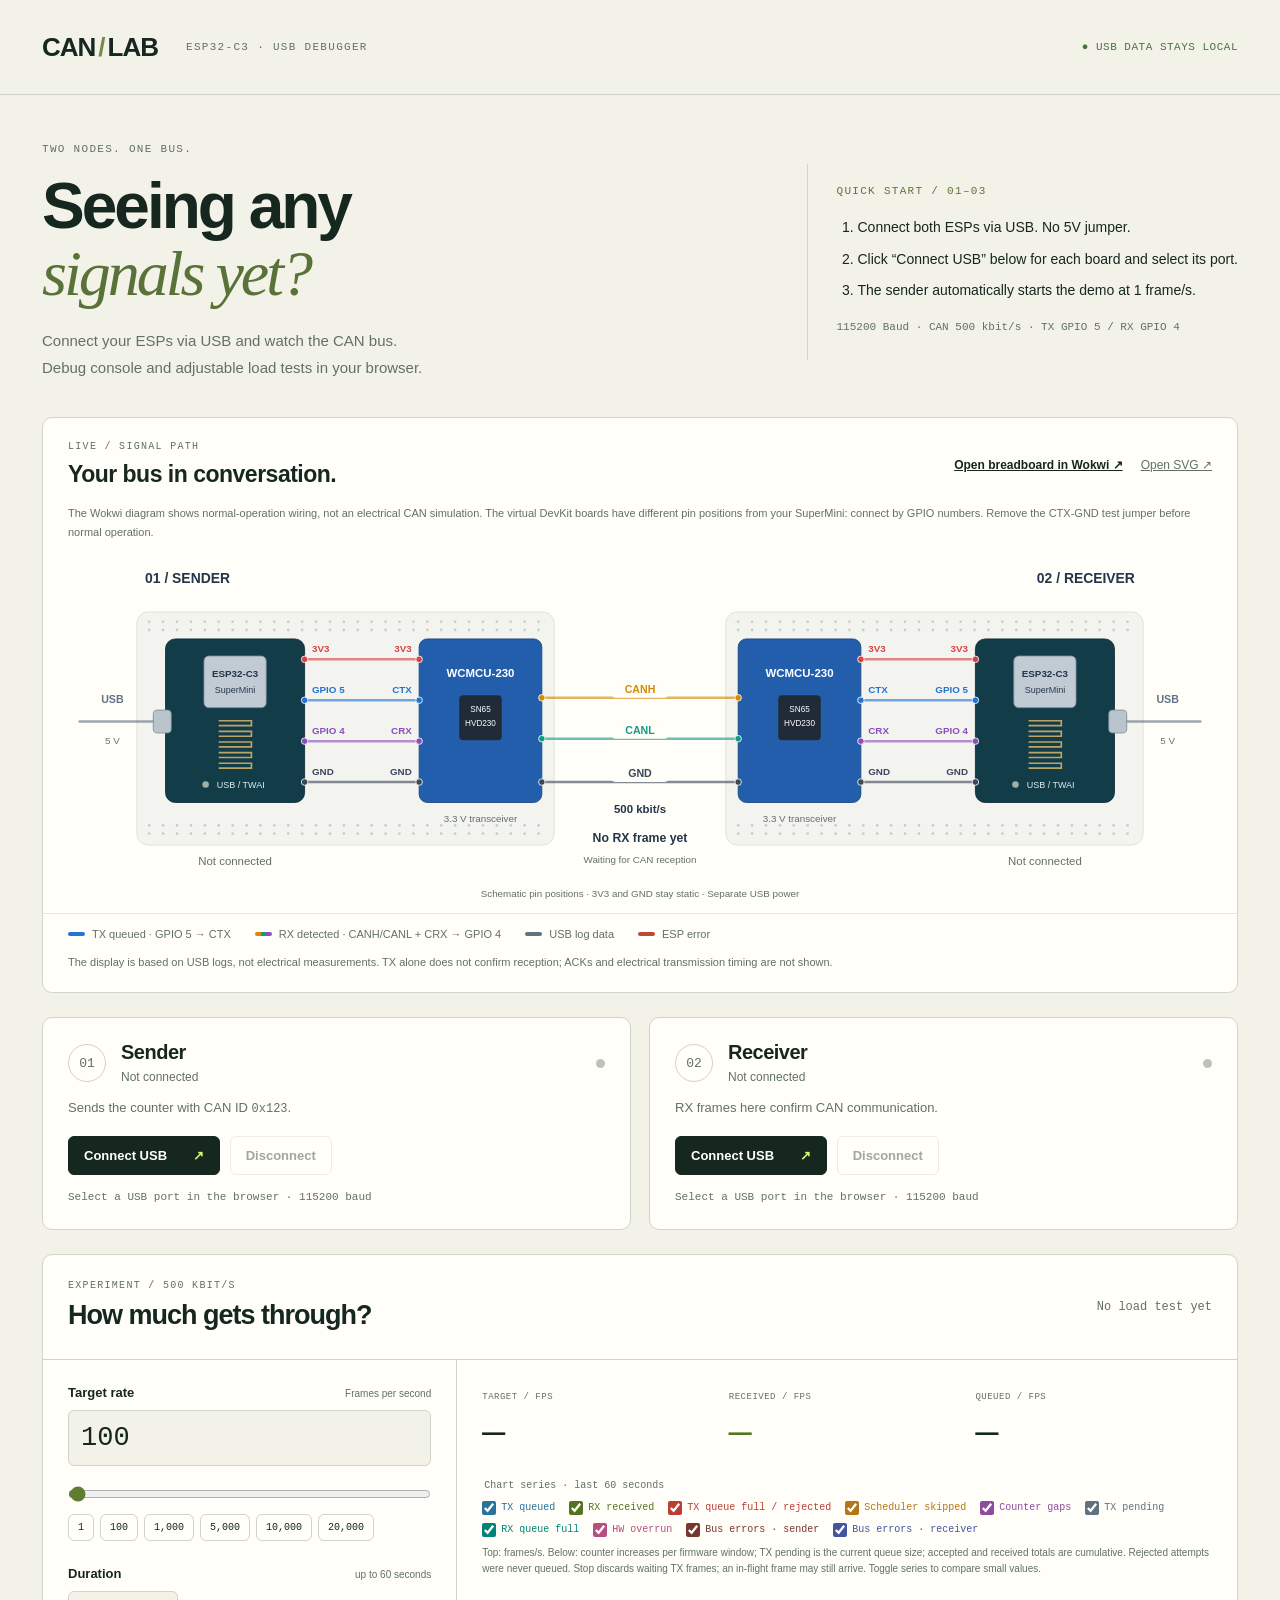
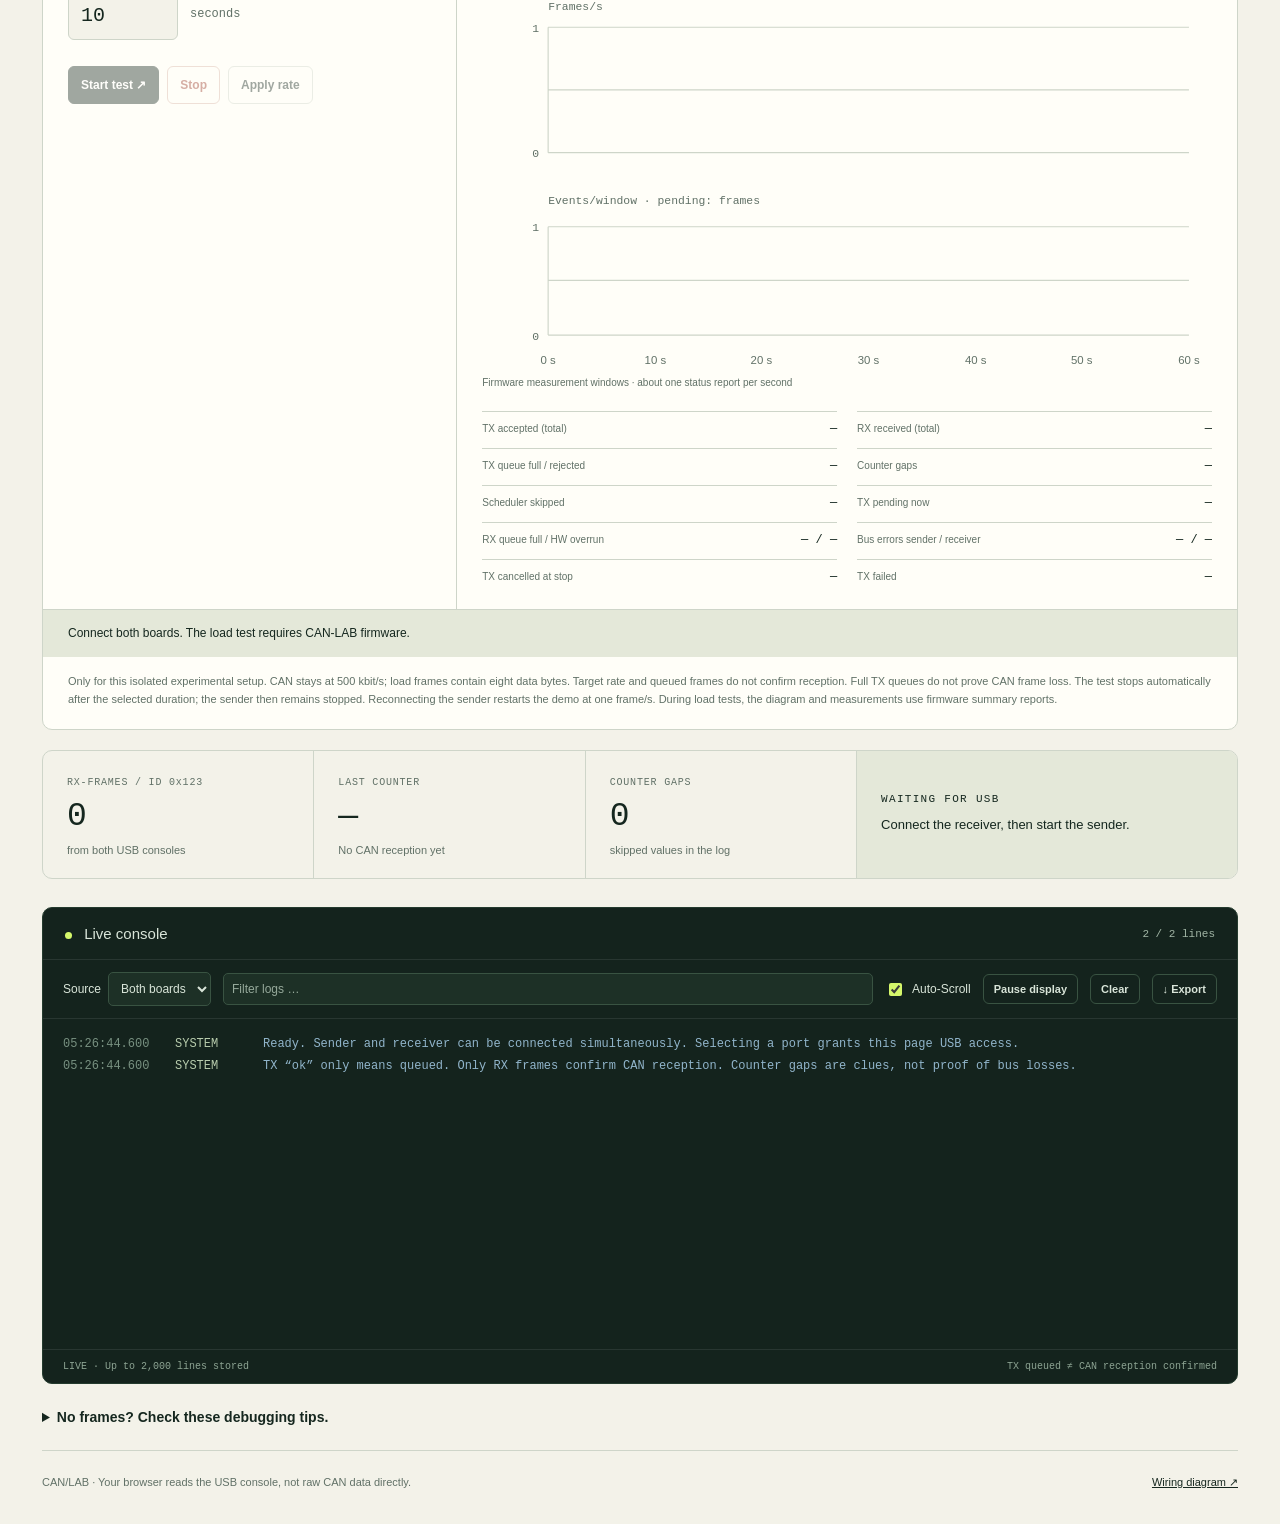
==== commit 73606f2e: "feat: show chart tooltips and clarify TX queue counters" ====
--- a/index.html
+++ b/index.html
@@ -21,8 +21,8 @@
   <meta name="twitter:description" content="Connect two ESP32-C3 boards, watch CAN traffic, and run adjustable load tests directly in your browser with Web Serial.">
   <meta name="twitter:image" content="https://canlab.andrelademann.de/docs/canlab-opengraph.png">
   <meta name="twitter:image:alt" content="CAN/LAB: Two nodes. One bus. Two ESP32-C3 boards connected through CAN transceivers.">
-  <link rel="stylesheet" href="debug/style.css?v=diagnostics1">
-  <script type="module" src="debug/app.mjs?v=auto-demo1"></script>
+  <link rel="stylesheet" href="debug/style.css?v=chart-tooltip1">
+  <script type="module" src="debug/app.mjs?v=chart-tooltip1"></script>
   <script type="module" src="debug/pwa.mjs"></script>
   <!-- PWA metadata: generated by scripts/generate_pwa_assets.py -->
   <link rel="manifest" href="./manifest.webmanifest">
@@ -117,7 +117,7 @@
         <div class="load-results">
           <div class="load-rates"><div><span>TARGET / FPS</span><strong id="load-target">—</strong></div><div class="measured"><span>RECEIVED / FPS</span><strong id="load-actual">—</strong></div><div><span>QUEUED / FPS</span><strong id="load-queued-rate">—</strong></div></div>
           <fieldset class="load-chart-legend"><legend>Chart series · last 60 seconds</legend><label style="--series-color:#28739b"><input type="checkbox" data-chart-series value="sender" checked><span>TX queued</span></label><label style="--series-color:#547421"><input type="checkbox" data-chart-series value="receiver" checked><span>RX received</span></label><label style="--series-color:#bc3d32"><input type="checkbox" data-chart-series value="rejected" checked><span>TX queue full / rejected</span></label><label style="--series-color:#b57716"><input type="checkbox" data-chart-series value="skipped" checked><span>Scheduler skipped</span></label><label style="--series-color:#8e4ba1"><input type="checkbox" data-chart-series value="gaps" checked><span>Counter gaps</span></label><label style="--series-color:#607180"><input type="checkbox" data-chart-series value="pending" checked><span>TX pending</span></label><label style="--series-color:#008479"><input type="checkbox" data-chart-series value="missed" checked><span>RX queue full</span></label><label style="--series-color:#b74e82"><input type="checkbox" data-chart-series value="overrun" checked><span>HW overrun</span></label><label style="--series-color:#78372e"><input type="checkbox" data-chart-series value="tx_errors" checked><span>Bus errors · sender</span></label><label style="--series-color:#4355a1"><input type="checkbox" data-chart-series value="rx_errors" checked><span>Bus errors · receiver</span></label></fieldset>
-          <p class="load-chart-help">Top: frames/s. Below: counter increases per firmware window; TX pending is the queue size. Toggle series to compare small values.</p>
+          <p class="load-chart-help">Top: frames/s. Below: counter increases per firmware window; TX pending is the current queue size; accepted and received totals are cumulative. Rejected attempts were never queued. Stop discards waiting TX frames; an in-flight frame may still arrive. Toggle series to compare small values.</p>
           <div class="load-chart-scroll" tabindex="0" role="region" aria-label="CAN time chart; scroll horizontally on small screens"><svg class="load-chart" viewBox="0 0 640 335" role="img" aria-labelledby="load-chart-title load-chart-desc">
             <title id="load-chart-title">CAN throughput, queues and errors over time</title><desc id="load-chart-desc">Last 60 seconds on a shared time axis. Upper plot: queued and received frames per second. Lower plot: increases in rejected frames, scheduler skips, counter gaps, RX queue full, hardware overruns and bus errors per firmware measurement window; pending frames are the current queue size. Each series can be toggled. Missing reports remain gaps. Hover over a point for its value and measurement window.</desc>
             <path d="M58 30H620 M58 85H620 M58 140H620 M58 30V140 M58 205H620 M58 252H620 M58 300H620 M58 205V300" class="load-axis"/>
@@ -126,8 +126,9 @@
             <text x="58" y="185" class="load-chart-label">Events/window · pending: frames</text><text id="load-diagnostic-max" x="50" y="209" text-anchor="end" class="load-chart-label">1</text><text x="50" y="304" text-anchor="end" class="load-chart-label">0</text>
 <path data-chart-path="sender" id="load-tx-line" class="load-series-line" style="stroke:#28739b;stroke-dasharray:5 3"/><path data-chart-path="receiver" id="load-rx-line" class="load-series-line" style="stroke:#547421;stroke-dasharray:none"/><path data-chart-path="rejected" class="load-series-line" style="stroke:#bc3d32;stroke-dasharray:5 3"/><path data-chart-path="skipped" class="load-series-line" style="stroke:#b57716;stroke-dasharray:none"/><path data-chart-path="gaps" class="load-series-line" style="stroke:#8e4ba1;stroke-dasharray:5 3"/><path data-chart-path="pending" class="load-series-line" style="stroke:#607180;stroke-dasharray:none"/><path data-chart-path="missed" class="load-series-line" style="stroke:#008479;stroke-dasharray:5 3"/><path data-chart-path="overrun" class="load-series-line" style="stroke:#b74e82;stroke-dasharray:none"/><path data-chart-path="tx_errors" class="load-series-line" style="stroke:#78372e;stroke-dasharray:5 3"/><path data-chart-path="rx_errors" class="load-series-line" style="stroke:#4355a1;stroke-dasharray:none"/><g id="load-chart-points"/>
           </svg></div>
+          <div id="load-chart-tooltip" class="load-chart-tooltip" role="tooltip" hidden></div>
           <p id="load-freshness" class="load-freshness">Firmware measurement windows · about one status report per second</p>
-          <dl class="load-counters"><div><dt>Queued</dt><dd id="load-queued">—</dd></div><div><dt>Received</dt><dd id="load-rx-total">—</dd></div><div><dt>TX queue full / rejected</dt><dd id="load-rejected">—</dd></div><div><dt>Counter gaps</dt><dd id="load-gaps">—</dd></div><div><dt>Scheduler skipped</dt><dd id="load-skipped">—</dd></div><div><dt>TX pending</dt><dd id="load-pending">—</dd></div><div><dt>RX queue full / HW overrun</dt><dd id="load-missed">—</dd></div><div><dt>Bus errors sender / receiver</dt><dd id="load-errors">—</dd></div></dl>
+          <dl class="load-counters"><div><dt>TX accepted (total)</dt><dd id="load-queued">—</dd></div><div><dt>RX received (total)</dt><dd id="load-rx-total">—</dd></div><div><dt>TX queue full / rejected</dt><dd id="load-rejected">—</dd></div><div><dt>Counter gaps</dt><dd id="load-gaps">—</dd></div><div><dt>Scheduler skipped</dt><dd id="load-skipped">—</dd></div><div><dt>TX pending now</dt><dd id="load-pending">—</dd></div><div><dt>RX queue full / HW overrun</dt><dd id="load-missed">—</dd></div><div><dt>Bus errors sender / receiver</dt><dd id="load-errors">—</dd></div><div><dt>TX cancelled at stop</dt><dd id="load-cancelled">—</dd></div><div><dt>TX failed</dt><dd id="load-failed">—</dd></div></dl>
         </div>
       </div>
       <p id="load-status" class="load-status" role="status">Connect both boards. The load test requires CAN-LAB firmware.</p>
--- a/debug/style.css
+++ b/debug/style.css
@@ -37,3 +37,11 @@
 .load-chart-legend{border:0;padding:0;margin:16px 0 8px;display:flex;flex-wrap:wrap;gap:8px 14px;min-width:0}.load-chart-legend legend{font:10px var(--mono);color:var(--muted);margin-bottom:10px}.load-chart-legend label{display:flex;align-items:center;gap:5px;font:10px var(--mono);color:var(--series-color);cursor:pointer}.load-chart-legend input{margin:0;accent-color:var(--series-color);width:14px;height:14px}.load-series-line{fill:none;stroke-width:2;stroke-linecap:round;stroke-linejoin:round}.load-chart-help{font-size:10px;line-height:1.6;color:var(--muted);margin:6px 0}.load-chart{min-height:230px}
 
 .load-chart-scroll{overflow-x:auto;max-width:100%}.load-chart-scroll .load-chart{min-width:640px}
+
+.load-chart{cursor:crosshair}
+.load-chart-tooltip{position:fixed;z-index:20;max-width:calc(100vw - 16px);padding:11px 14px;border:1px solid #ffffff26;border-radius:8px;background:#15271f;color:#f3f2e9;box-shadow:0 5px 18px #15271f26;pointer-events:none;font:11px/1.6 var(--mono);font-variant-numeric:tabular-nums}
+.load-chart-tooltip[hidden]{display:none}
+.chart-tooltip-time{color:#b7c4b8;font-size:10px;margin-bottom:5px}
+.chart-tooltip-row{display:flex;align-items:baseline;justify-content:space-between;gap:20px}
+.chart-tooltip-row span:before{content:"";display:inline-block;width:7px;height:7px;border-radius:50%;background:var(--series-color);margin-right:7px}
+.chart-tooltip-row strong{font-weight:600;text-align:right}
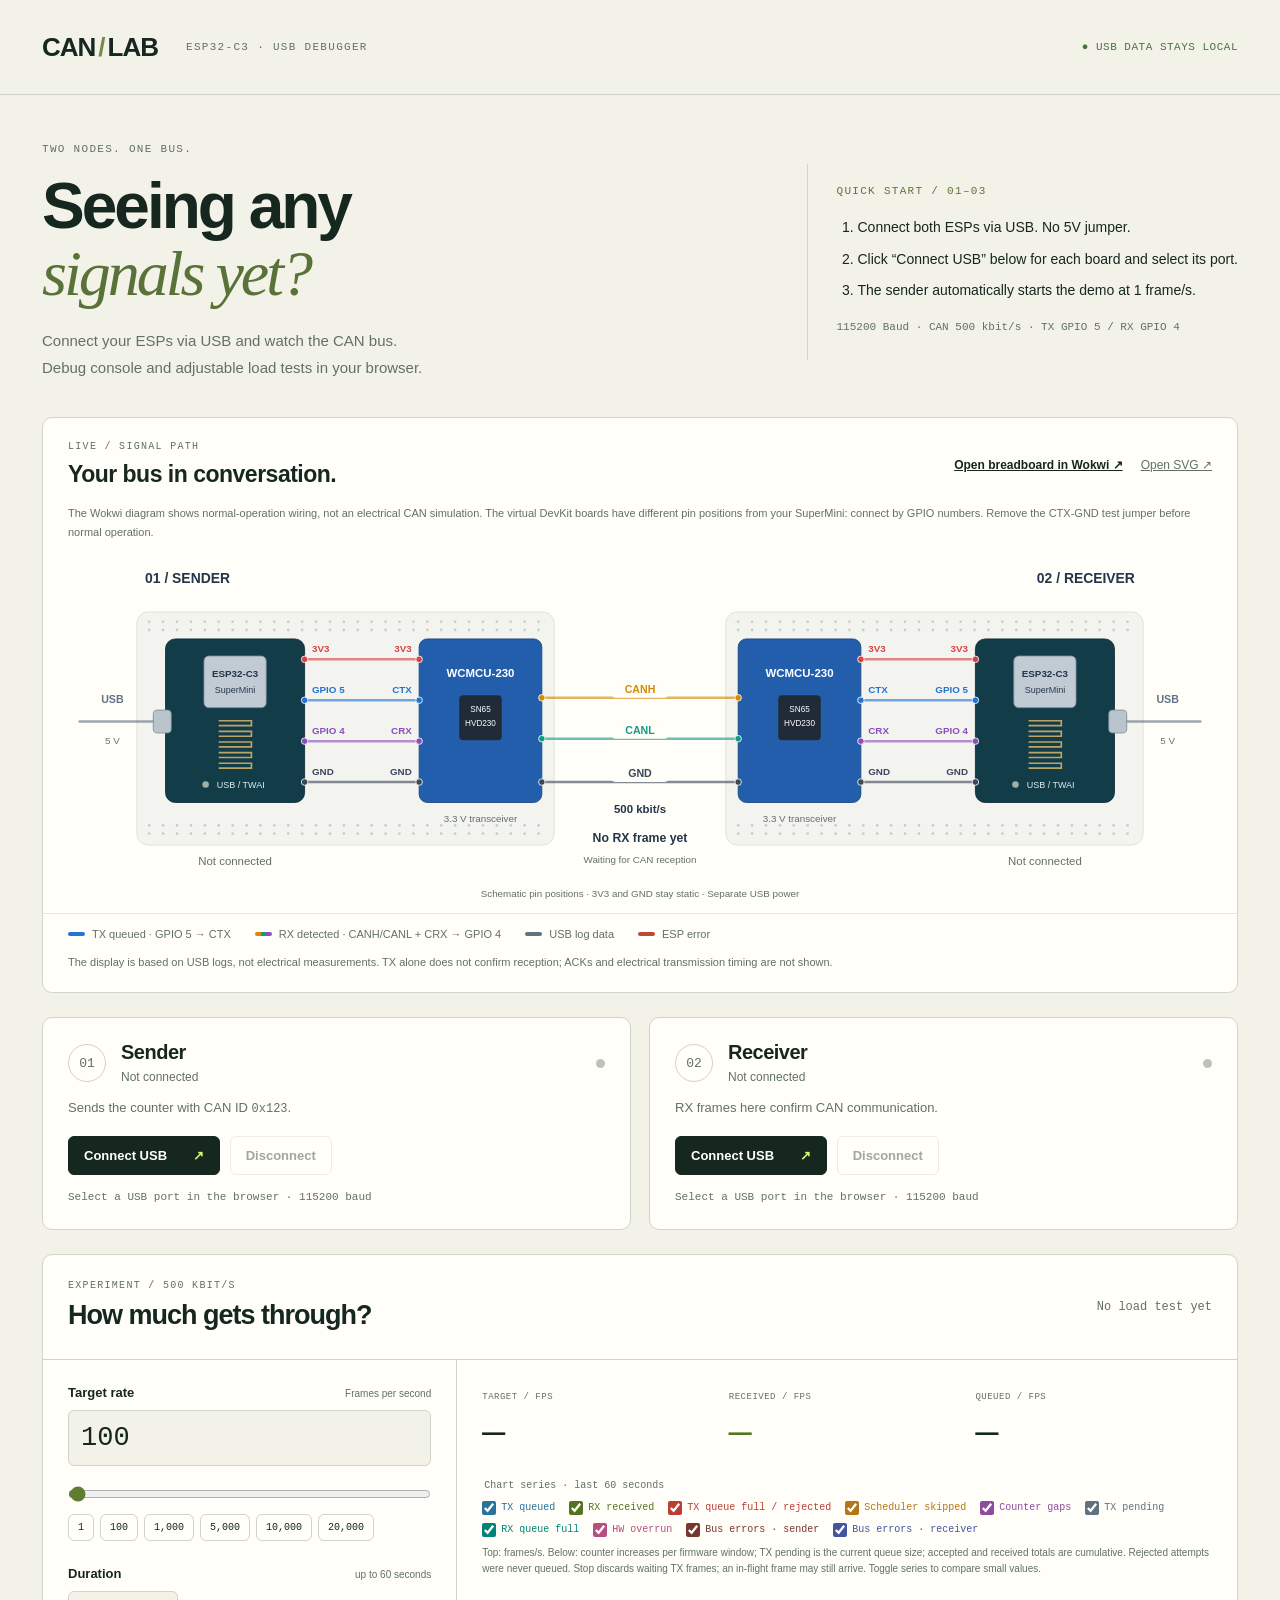
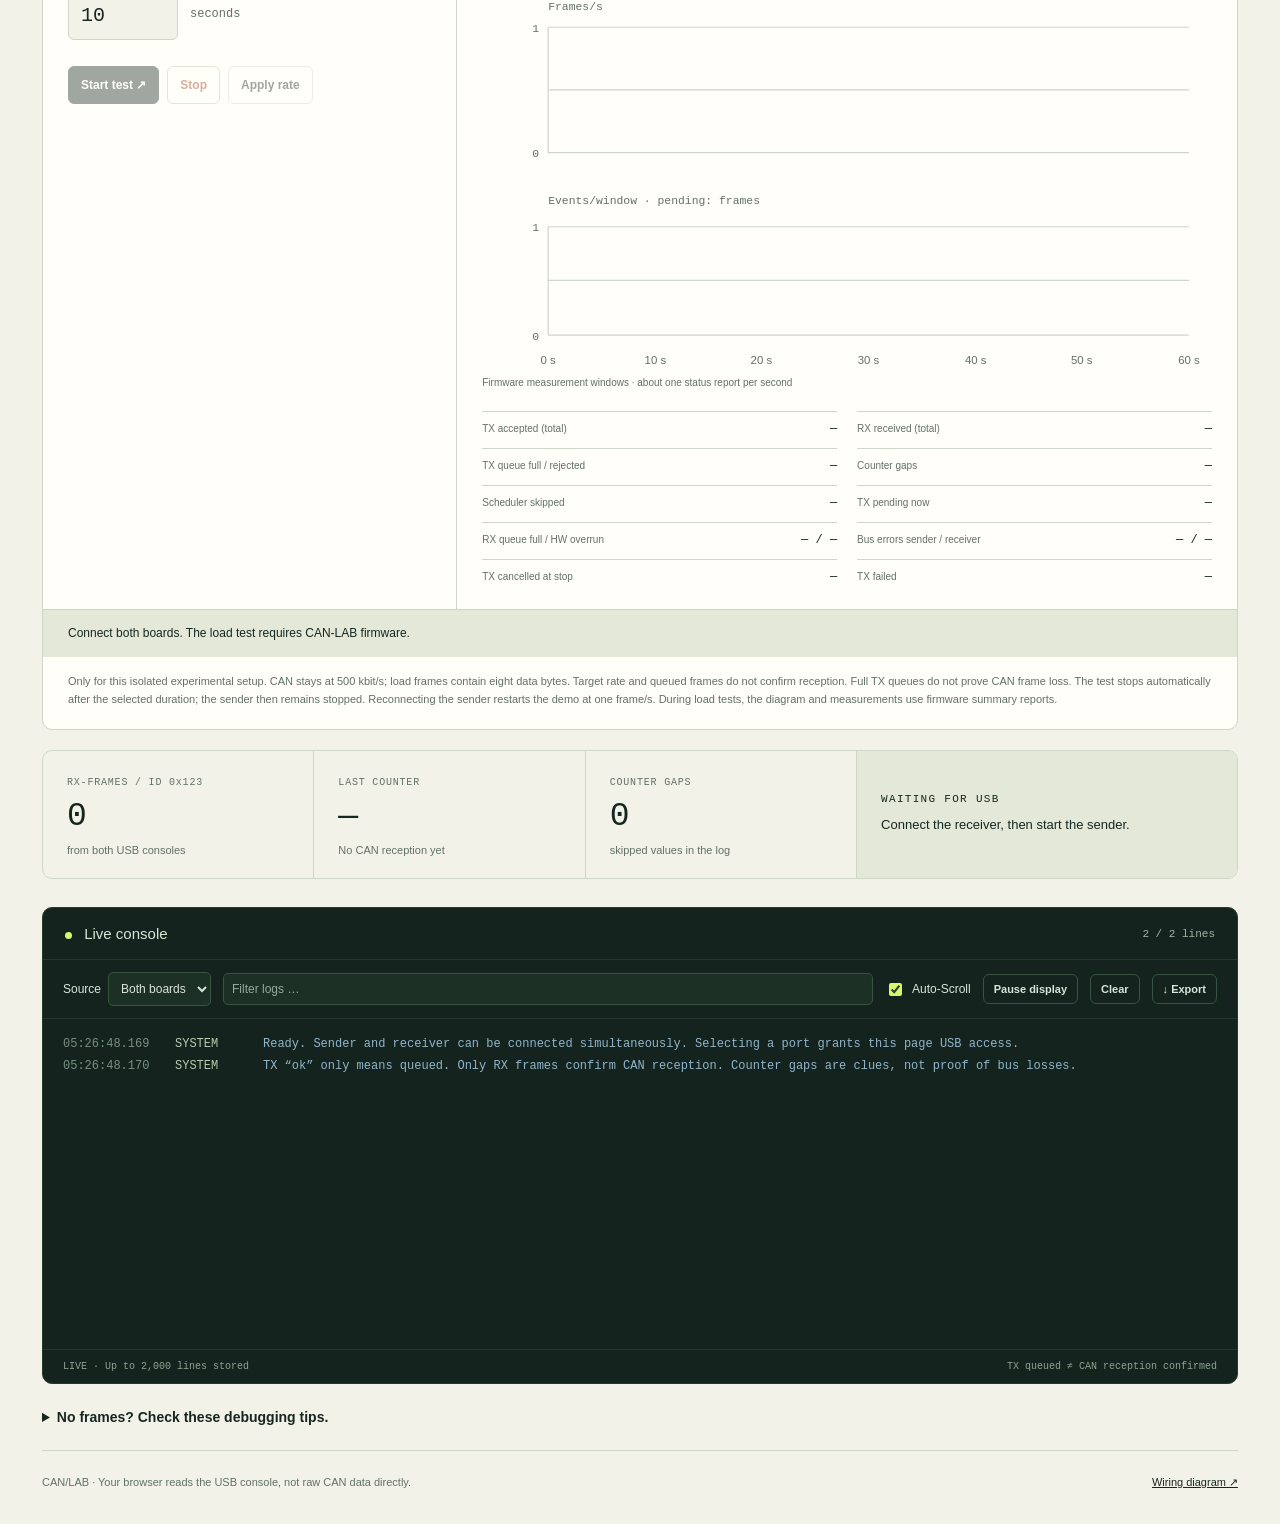
==== commit a6bd069b: "fix: resume low-rate demo after CAN bus-off recovery" ====
--- a/index.html
+++ b/index.html
@@ -22,7 +22,7 @@
   <meta name="twitter:image" content="https://canlab.andrelademann.de/docs/canlab-opengraph.png">
   <meta name="twitter:image:alt" content="CAN/LAB: Two nodes. One bus. Two ESP32-C3 boards connected through CAN transceivers.">
   <link rel="stylesheet" href="debug/style.css?v=chart-tooltip1">
-  <script type="module" src="debug/app.mjs?v=chart-tooltip1"></script>
+  <script type="module" src="debug/app.mjs?v=recovery-demo1"></script>
   <script type="module" src="debug/pwa.mjs"></script>
   <!-- PWA metadata: generated by scripts/generate_pwa_assets.py -->
   <link rel="manifest" href="./manifest.webmanifest">
@@ -136,7 +136,7 @@
     </section>
     <section class="telemetry" aria-label="CAN measurements"><div class="metric"><span>RX-FRAMES / ID 0x123</span><strong id="rx-count">0</strong><small>from both USB consoles</small></div><div class="metric"><span>LAST COUNTER</span><strong id="counter">—</strong><small id="last-rx">No CAN reception yet</small></div><div class="metric"><span>COUNTER GAPS</span><strong id="gaps">0</strong><small>skipped values in the log</small></div><div class="bus-state"><span id="bus-label">WAITING FOR USB</span><p id="bus-detail">Connect the receiver, then start the sender.</p></div></section>
     <section class="terminal" aria-labelledby="console-title"><div class="terminal-heading"><h2 id="console-title"><span class="terminal-light"></span> Live console</h2><span id="line-count">0 lines</span></div><div class="toolbar"><label>Source <select id="source"><option value="all">Both boards</option><option value="sender">Sender</option><option value="receiver">Receiver</option><option value="system">System</option></select></label><label class="search-label"><span class="sr-only">Search log</span><input id="search" type="search" placeholder="Filter logs …"></label><label><input id="autoscroll" type="checkbox" checked> Auto-Scroll</label><button id="pause" aria-pressed="false">Pause display</button><button id="clear">Clear</button><button id="export">↓ Export</button></div><div id="console" tabindex="0" aria-label="Serial logs"><div class="empty">Quiet so far.<br><span>Connect a USB port to see live output.</span></div></div><div class="terminal-footer"><span id="capture-state">LIVE · Up to 2,000 lines stored</span><span>TX queued ≠ CAN reception confirmed</span></div></section>
-    <details class="help"><summary>No frames? Check these debugging tips.</summary><div class="help-grid"><div><h3>USB connected, no output</h3><p>Briefly press RESET on the ESP, without BOOT. Close other serial monitors. Wrong port? Disconnect and select the other one.</p></div><div><h3>“… waiting for frames”</h3><p>Check CANH ↔ CANH, CANL ↔ CANL and common ground. GPIO 5 → CTX, GPIO 4 → CRX. Power CAN modules at 3.3 V only.</p></div><div><h3>Check termination</h3><p>Disconnect both USB power supplies. The WCMCU-230 modules already include bus termination; no external resistors are needed. Expect about 60 Ω between CANH and CANL.</p></div><div><h3>Sender reports Bus-Off</h3><p>The diagnostic firmware restarts after successful recovery. Repeated Bus-Off requires checking module power, GPIO connections and the CAN bus. DIAG lines show driver state and error counters; TX_ACK confirms successful CAN transmission with ACK, but not yet reception in the receiver log.</p></div></div></details>
+    <details class="help"><summary>No frames? Check these debugging tips.</summary><div class="help-grid"><div><h3>USB connected, no output</h3><p>Briefly press RESET on the ESP, without BOOT. Close other serial monitors. Wrong port? Disconnect and select the other one.</p></div><div><h3>“… waiting for frames”</h3><p>Check CANH ↔ CANH, CANL ↔ CANL and common ground. GPIO 5 → CTX, GPIO 4 → CRX. Power CAN modules at 3.3 V only.</p></div><div><h3>Check termination</h3><p>Disconnect both USB power supplies. The WCMCU-230 modules already include bus termination; no external resistors are needed. Expect about 60 Ω between CANH and CANL.</p></div><div><h3>Sender reports Bus-Off</h3><p>After Bus-Off recovery, the sender resumes the 1-frame/s demo automatically. An interrupted load test stays stopped. Repeated Bus-Off requires checking module power, GPIO connections and the CAN bus. DIAG lines show driver state and error counters; TX_ACK confirms successful CAN transmission with ACK, but not yet reception in the receiver log.</p></div></div></details>
     <footer><span>CAN/LAB · Your browser reads the USB console, not raw CAN data directly.</span><a href="./docs/canbus-breadboard.svg" target="_blank" rel="noopener">Wiring diagram ↗</a></footer>
   </main>
 </body>
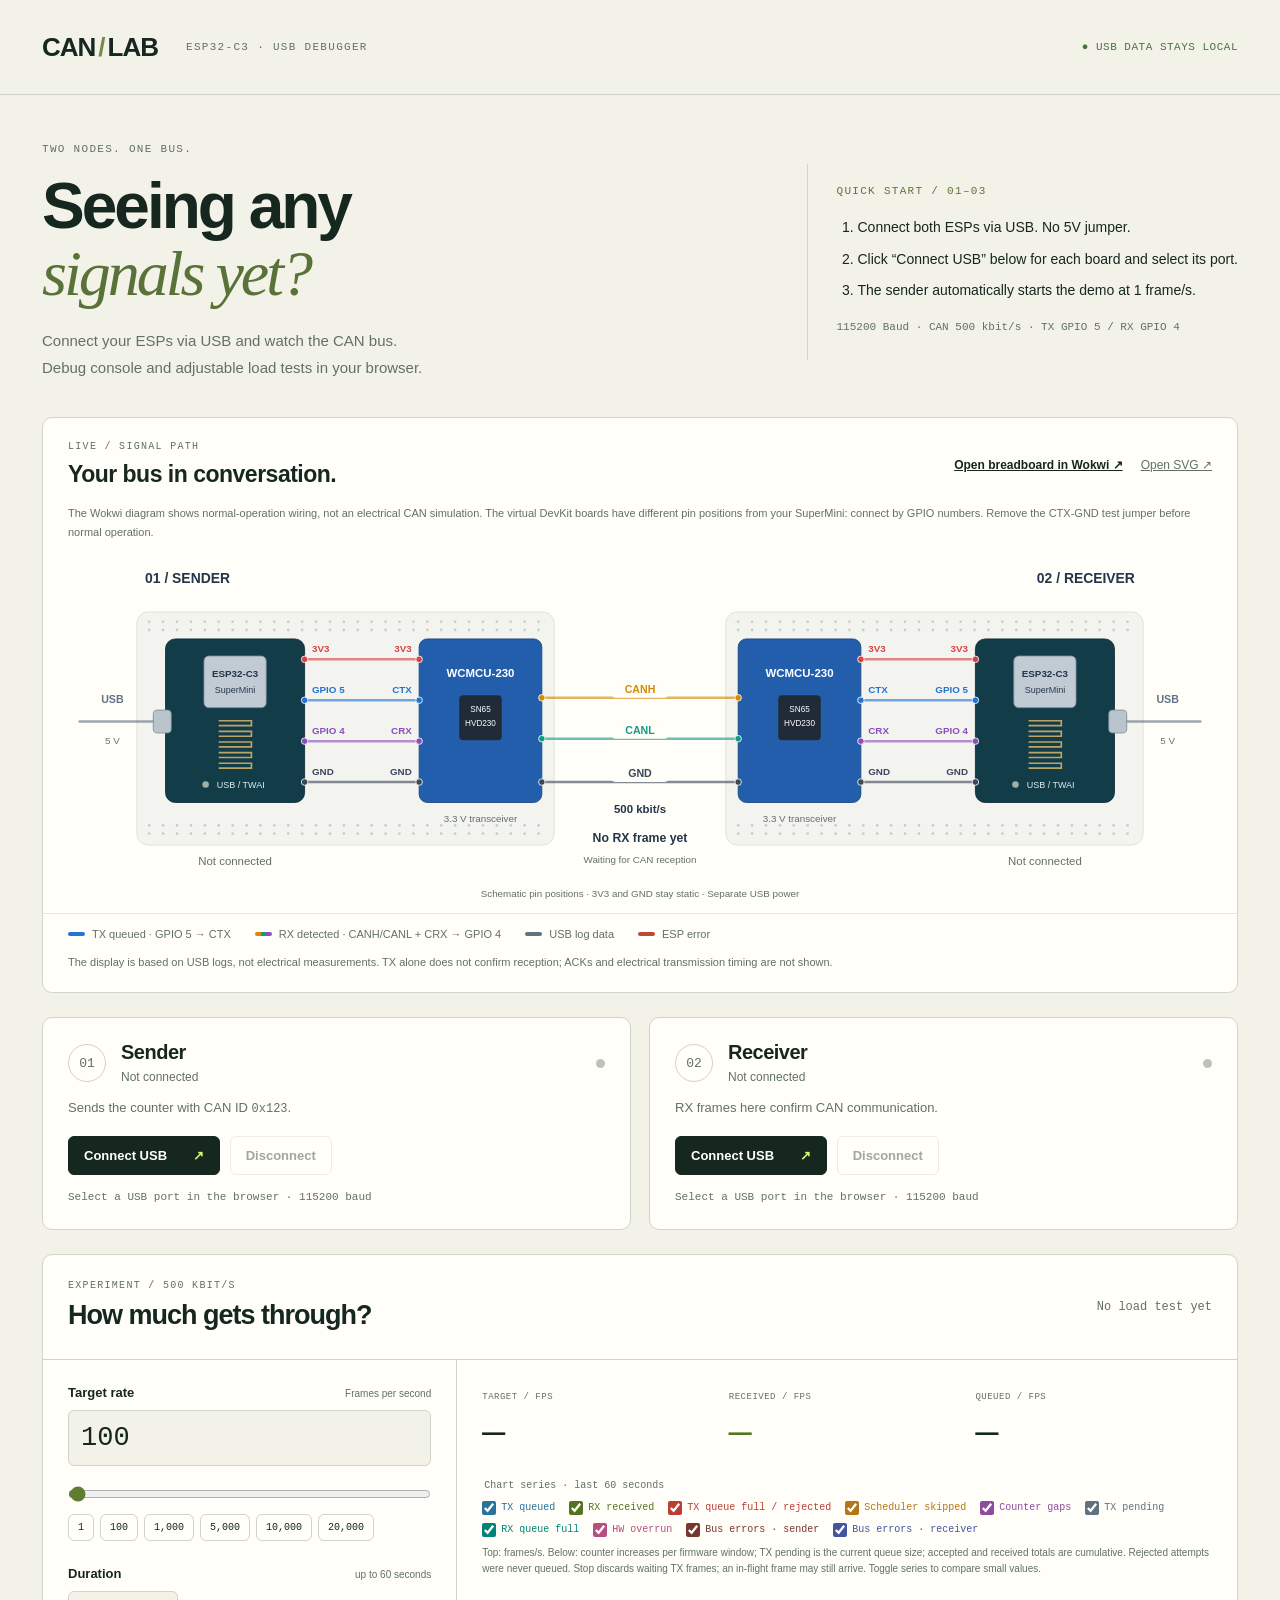
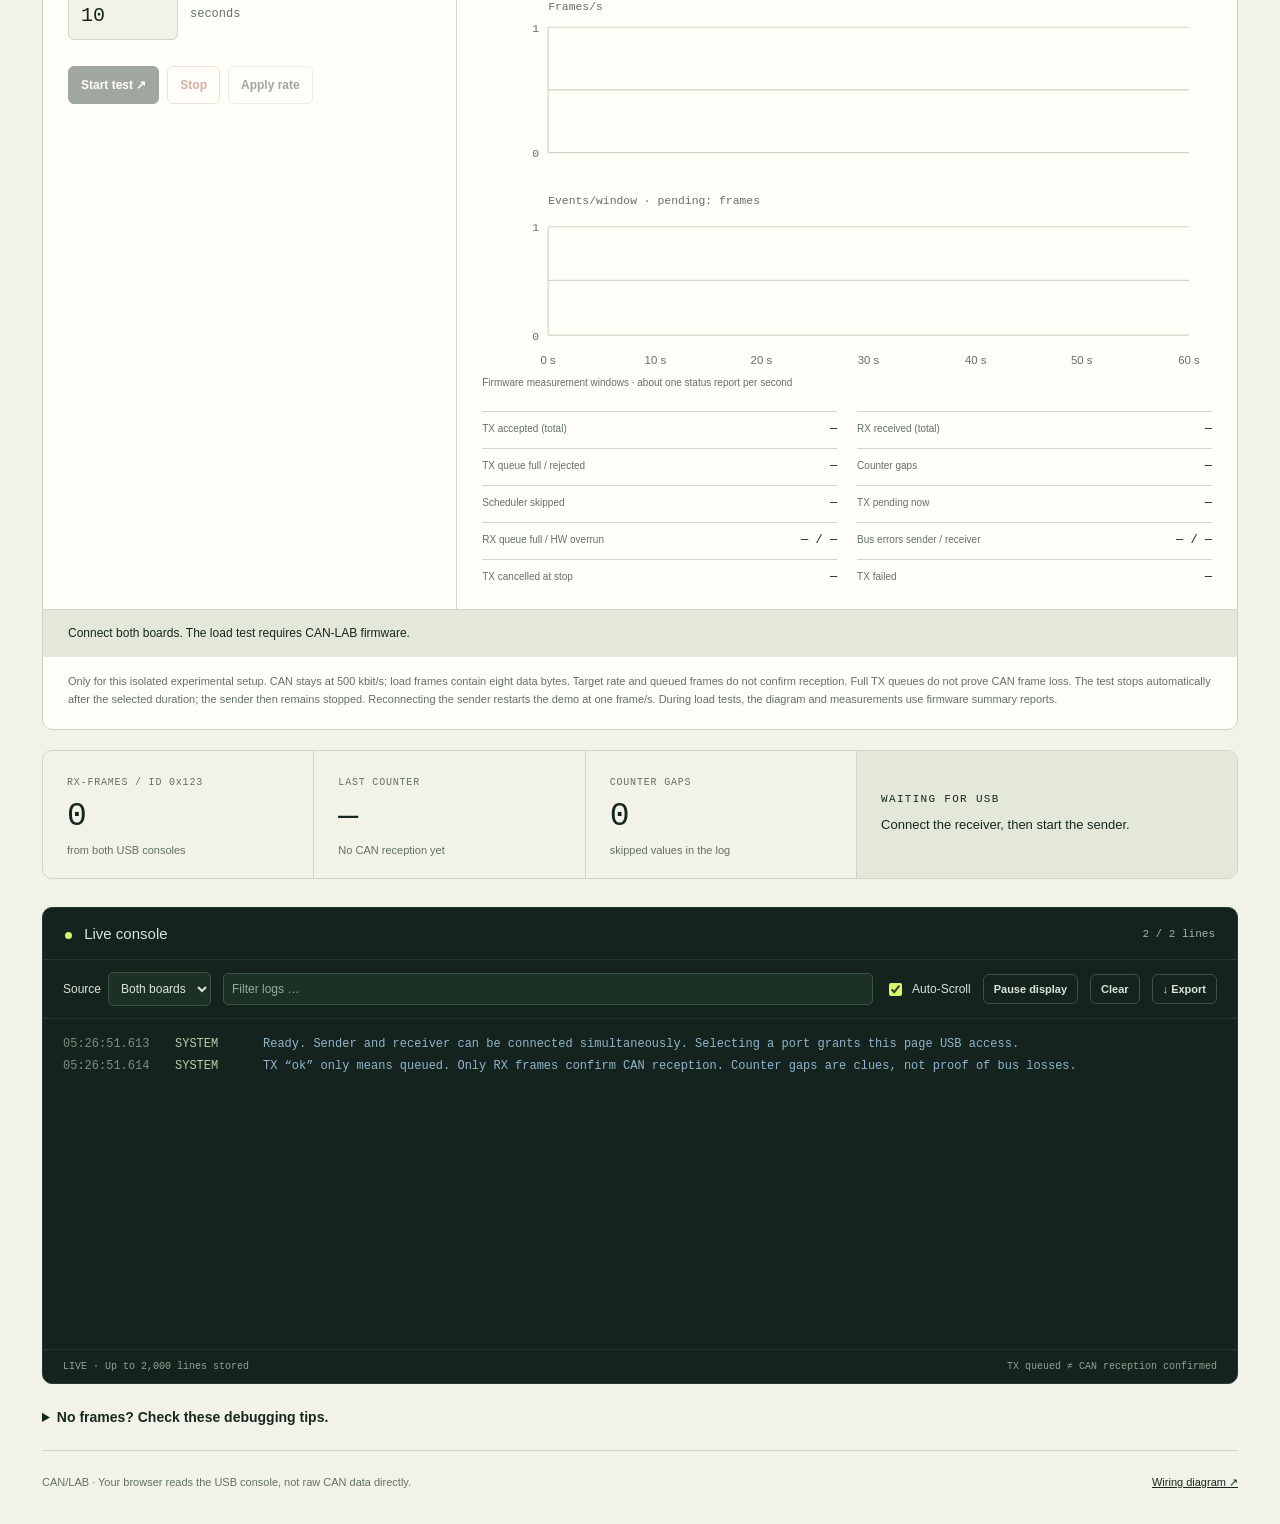
==== commit 289b5f15: "feat: show CAN recovery and demo fallback beside chart" ====
--- a/index.html
+++ b/index.html
@@ -21,8 +21,8 @@
   <meta name="twitter:description" content="Connect two ESP32-C3 boards, watch CAN traffic, and run adjustable load tests directly in your browser with Web Serial.">
   <meta name="twitter:image" content="https://canlab.andrelademann.de/docs/canlab-opengraph.png">
   <meta name="twitter:image:alt" content="CAN/LAB: Two nodes. One bus. Two ESP32-C3 boards connected through CAN transceivers.">
-  <link rel="stylesheet" href="debug/style.css?v=chart-tooltip1">
-  <script type="module" src="debug/app.mjs?v=recovery-demo1"></script>
+  <link rel="stylesheet" href="debug/style.css?v=recovery-notice1">
+  <script type="module" src="debug/app.mjs?v=recovery-notice1"></script>
   <script type="module" src="debug/pwa.mjs"></script>
   <!-- PWA metadata: generated by scripts/generate_pwa_assets.py -->
   <link rel="manifest" href="./manifest.webmanifest">
@@ -116,6 +116,7 @@
         </div>
         <div class="load-results">
           <div class="load-rates"><div><span>TARGET / FPS</span><strong id="load-target">—</strong></div><div class="measured"><span>RECEIVED / FPS</span><strong id="load-actual">—</strong></div><div><span>QUEUED / FPS</span><strong id="load-queued-rate">—</strong></div></div>
+          <p id="can-recovery-notice" class="can-recovery-notice" role="status" hidden></p>
           <fieldset class="load-chart-legend"><legend>Chart series · last 60 seconds</legend><label style="--series-color:#28739b"><input type="checkbox" data-chart-series value="sender" checked><span>TX queued</span></label><label style="--series-color:#547421"><input type="checkbox" data-chart-series value="receiver" checked><span>RX received</span></label><label style="--series-color:#bc3d32"><input type="checkbox" data-chart-series value="rejected" checked><span>TX queue full / rejected</span></label><label style="--series-color:#b57716"><input type="checkbox" data-chart-series value="skipped" checked><span>Scheduler skipped</span></label><label style="--series-color:#8e4ba1"><input type="checkbox" data-chart-series value="gaps" checked><span>Counter gaps</span></label><label style="--series-color:#607180"><input type="checkbox" data-chart-series value="pending" checked><span>TX pending</span></label><label style="--series-color:#008479"><input type="checkbox" data-chart-series value="missed" checked><span>RX queue full</span></label><label style="--series-color:#b74e82"><input type="checkbox" data-chart-series value="overrun" checked><span>HW overrun</span></label><label style="--series-color:#78372e"><input type="checkbox" data-chart-series value="tx_errors" checked><span>Bus errors · sender</span></label><label style="--series-color:#4355a1"><input type="checkbox" data-chart-series value="rx_errors" checked><span>Bus errors · receiver</span></label></fieldset>
           <p class="load-chart-help">Top: frames/s. Below: counter increases per firmware window; TX pending is the current queue size; accepted and received totals are cumulative. Rejected attempts were never queued. Stop discards waiting TX frames; an in-flight frame may still arrive. Toggle series to compare small values.</p>
           <div class="load-chart-scroll" tabindex="0" role="region" aria-label="CAN time chart; scroll horizontally on small screens"><svg class="load-chart" viewBox="0 0 640 335" role="img" aria-labelledby="load-chart-title load-chart-desc">
--- a/debug/style.css
+++ b/debug/style.css
@@ -45,3 +45,7 @@
 .chart-tooltip-row{display:flex;align-items:baseline;justify-content:space-between;gap:20px}
 .chart-tooltip-row span:before{content:"";display:inline-block;width:7px;height:7px;border-radius:50%;background:var(--series-color);margin-right:7px}
 .chart-tooltip-row strong{font-weight:600;text-align:right}
+
+.can-recovery-notice{margin:12px 0;padding:12px 14px;border:1px solid #d7b671;border-left:3px solid #b57716;border-radius:6px;background:#fff0d0;color:#574215;font-size:12px;line-height:1.6}
+.can-recovery-notice[hidden]{display:none}
+.can-recovery-notice[data-state="recovered"]{background:#e4e8d9;border-color:#a8b795;border-left-color:#547421;color:#263e25}
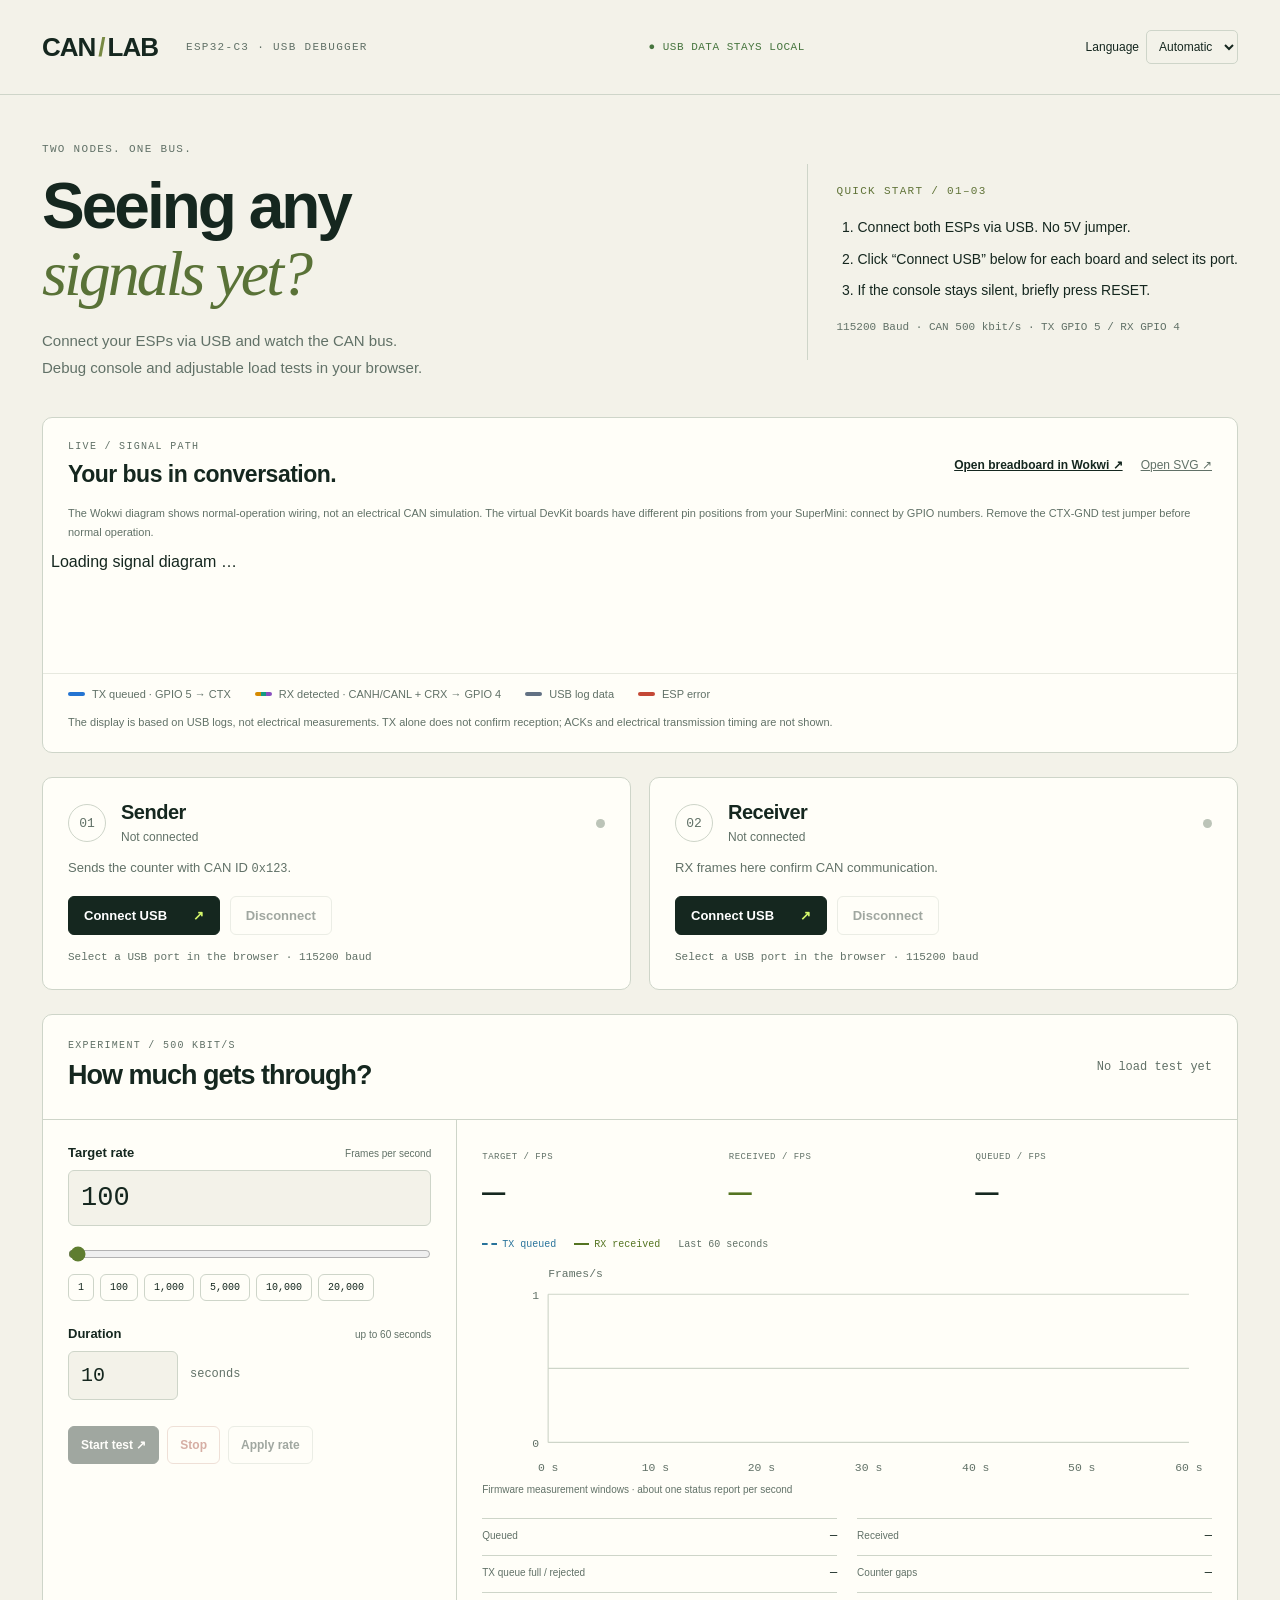
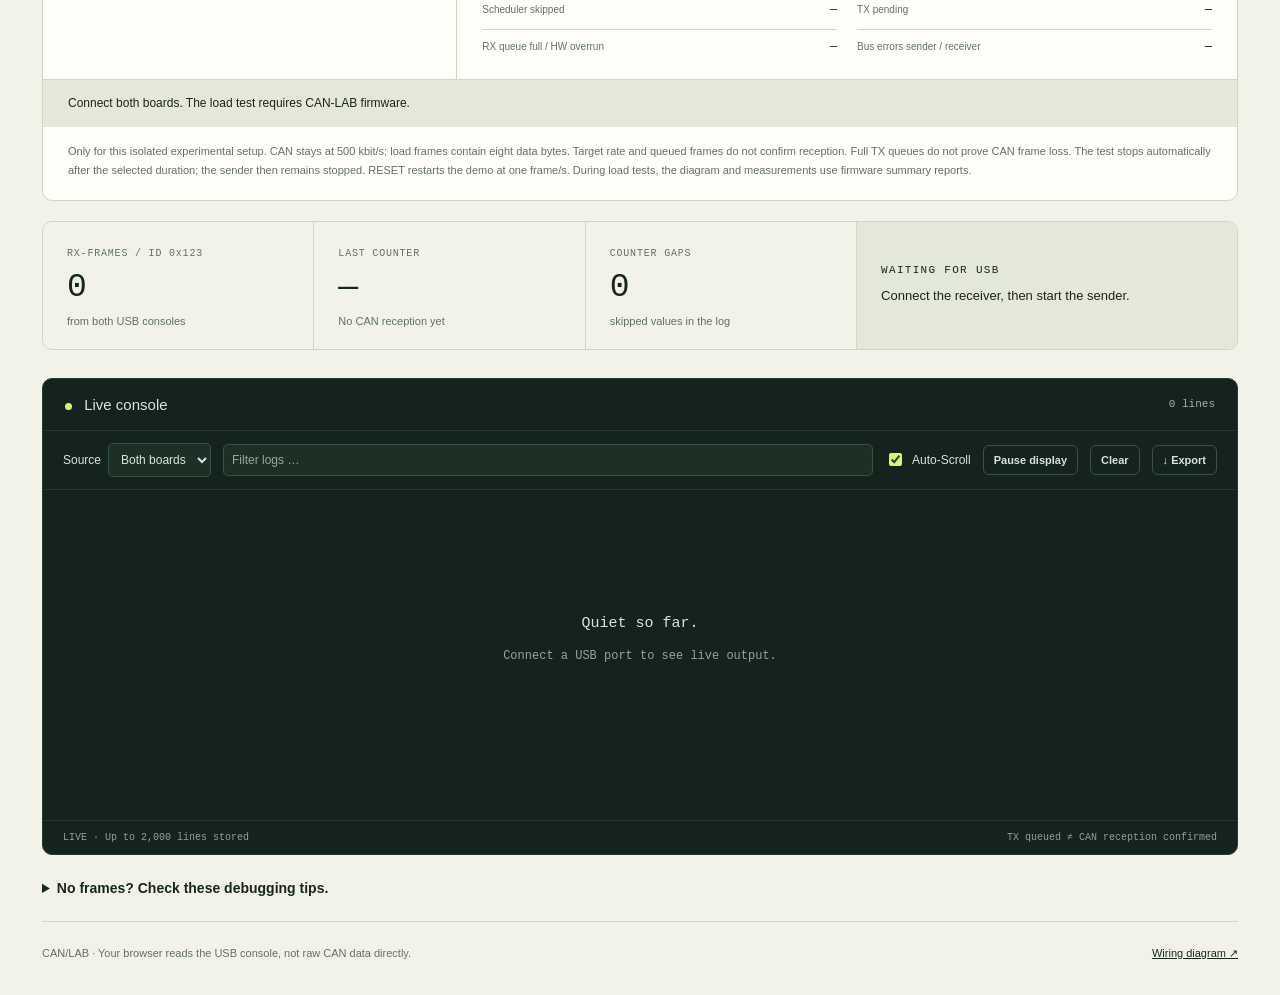
==== commit 1f1ca82f: "Add German and English UI with automatic language selection" ====
--- a/index.html
+++ b/index.html
@@ -1,17 +1,18 @@
 <!doctype html>
 <html lang="en">
 <head>
-  <meta charset="UTF-8"><meta name="viewport" content="width=device-width,initial-scale=1">
+  <meta charset="UTF-8">
+  <meta name="viewport" content="width=device-width,initial-scale=1">
   <title>CAN/LAB — USB Debug Console &amp; CAN Load Tests</title>
   <meta name="description" content="Connect two ESP32-C3 boards, watch CAN traffic, and run adjustable load tests directly in your browser with Web Serial.">
-  <link rel="canonical" href="https://canlab.andrelademann.de/">
+  <link rel="canonical" href="https://vergissberlin.github.io/example-canbus/debug/">
   <meta property="og:type" content="website">
   <meta property="og:site_name" content="CAN/LAB">
   <meta property="og:locale" content="en_US">
   <meta property="og:title" content="CAN/LAB — USB Debug Console &amp; CAN Load Tests">
   <meta property="og:description" content="Connect two ESP32-C3 boards, watch CAN traffic, and run adjustable load tests directly in your browser with Web Serial.">
-  <meta property="og:url" content="https://canlab.andrelademann.de/">
-  <meta property="og:image" content="https://canlab.andrelademann.de/docs/canlab-opengraph.png">
+  <meta property="og:url" content="https://vergissberlin.github.io/example-canbus/debug/">
+  <meta property="og:image" content="https://vergissberlin.github.io/example-canbus/docs/canlab-opengraph.png">
   <meta property="og:image:type" content="image/png">
   <meta property="og:image:width" content="1731">
   <meta property="og:image:height" content="909">
@@ -19,11 +20,9 @@
   <meta name="twitter:card" content="summary_large_image">
   <meta name="twitter:title" content="CAN/LAB — USB Debug Console &amp; CAN Load Tests">
   <meta name="twitter:description" content="Connect two ESP32-C3 boards, watch CAN traffic, and run adjustable load tests directly in your browser with Web Serial.">
-  <meta name="twitter:image" content="https://canlab.andrelademann.de/docs/canlab-opengraph.png">
+  <meta name="twitter:image" content="https://vergissberlin.github.io/example-canbus/docs/canlab-opengraph.png">
   <meta name="twitter:image:alt" content="CAN/LAB: Two nodes. One bus. Two ESP32-C3 boards connected through CAN transceivers.">
-  <link rel="stylesheet" href="debug/style.css?v=recovery-notice1">
-  <script type="module" src="debug/app.mjs?v=recovery-notice1"></script>
-  <script type="module" src="debug/pwa.mjs"></script>
+  <meta http-equiv="refresh" content="0;url=debug/">
   <!-- PWA metadata: generated by scripts/generate_pwa_assets.py -->
   <link rel="manifest" href="./manifest.webmanifest">
   <meta name="theme-color" content="#15271f">
@@ -86,59 +85,11 @@
   <link rel="apple-touch-startup-image" href="./pwa/splash/apple-splash-2048x2732.png" media="(device-width: 1024px) and (device-height: 1366px) and (-webkit-device-pixel-ratio: 2) and (orientation: portrait)">
   <link rel="apple-touch-startup-image" href="./pwa/splash/apple-splash-2732x2048.png" media="(device-width: 1024px) and (device-height: 1366px) and (-webkit-device-pixel-ratio: 2) and (orientation: landscape)">
   <!-- End PWA metadata -->
+  <script type="module" src="debug/i18n.mjs"></script>
+  <link rel="stylesheet" href="debug/style.css">
 </head>
 <body>
-  <header><a class="wordmark" href="./">CAN<span>/</span>LAB</a><span class="edition">ESP32-C3 · USB DEBUGGER</span><span class="local">● USB DATA STAYS LOCAL</span></header>
-  <main>
-    <section class="intro"><div><p class="eyebrow">TWO NODES. ONE BUS.</p><h1>Seeing any<br><em>signals yet?</em></h1><p class="lede">Connect your ESPs via USB and watch the CAN bus.<br>Debug console and adjustable load tests in your browser.</p></div><aside class="setup"><span class="step">QUICK START / 01–03</span><ol><li>Connect both ESPs via USB. No 5V jumper.</li><li>Click “Connect USB” below for each board and select its port.</li><li>The sender automatically starts the demo at 1 frame/s.</li></ol><p>115200 Baud · CAN 500 kbit/s · TX GPIO 5 / RX GPIO 4</p></aside></section>
-    <div id="compatibility" class="notice" role="status" hidden></div>
-    <section class="communication" aria-labelledby="communication-title">
-      <div class="communication-heading"><div><p class="eyebrow">LIVE / SIGNAL PATH</p><h2 id="communication-title">Your bus in conversation.</h2></div><nav class="communication-links" aria-label="Signal and wiring diagrams"><a href="https://wokwi.com/projects/478383260674919425" target="_blank" rel="noopener noreferrer">Open breadboard in Wokwi ↗</a><a href="./docs/canbus-communication.svg?v=builtin-termination" target="_blank" rel="noopener">Open SVG ↗</a></nav></div>
-      <p class="wiring-note">The Wokwi diagram shows normal-operation wiring, not an electrical CAN simulation. The virtual DevKit boards have different pin positions from your SuperMini: connect by GPIO numbers. Remove the CTX-GND test jumper before normal operation.</p>
-      <div id="communication-diagram" class="communication-diagram" tabindex="0" role="region" aria-label="Signal path between sender and receiver; scroll horizontally if needed">Loading signal diagram …</div>
-      <div class="signal-legend" aria-label="Meaning of wire highlights"><span><i class="key tx"></i> TX queued · GPIO 5 → CTX</span><span><i class="key rx"></i> RX detected · CANH/CANL + CRX → GPIO 4</span><span><i class="key usb"></i> USB log data</span><span><i class="key error"></i> ESP error</span></div>
-      <p class="signal-note">The display is based on USB logs, not electrical measurements. TX alone does not confirm reception; ACKs and electrical transmission timing are not shown.</p>
-    </section>
-    <section class="devices" aria-label="USB connections">
-      <article class="device" data-device="sender"><div class="device-heading"><span class="number">01</span><div><h2>Sender</h2><span class="device-state">Not connected</span></div><span class="status-dot"></span></div><p>Sends the counter with CAN ID <code>0x123</code>.</p><div class="actions"><button class="connect primary">Connect USB <span>↗</span></button><button class="disconnect" disabled>Disconnect</button></div><p class="device-info">Select a USB port in the browser · 115200 baud</p></article>
-      <article class="device" data-device="receiver"><div class="device-heading"><span class="number">02</span><div><h2>Receiver</h2><span class="device-state">Not connected</span></div><span class="status-dot"></span></div><p>RX frames here confirm CAN communication.</p><div class="actions"><button class="connect primary">Connect USB <span>↗</span></button><button class="disconnect" disabled>Disconnect</button></div><p class="device-info">Select a USB port in the browser · 115200 baud</p></article>
-    </section>
-    <section id="load-test" class="load-test" aria-labelledby="load-title">
-      <div class="load-heading"><div><p class="eyebrow">EXPERIMENT / 500 KBIT/S</p><h2 id="load-title">How much gets through?</h2></div><span id="load-elapsed">No load test yet</span></div>
-      <div class="load-layout">
-        <div class="load-controls">
-          <label for="load-rate">Target rate <span>Frames per second</span></label>
-          <input id="load-rate" type="number" min="1" max="20000" step="1" value="100" inputmode="numeric">
-          <label class="sr-only" for="load-slider">Target rate slider</label><input id="load-slider" type="range" min="5" max="20000" step="5" value="100">
-          <div class="load-presets" aria-label="Frame rate presets"><button data-load-rate="1">1</button><button data-load-rate="100">100</button><button data-load-rate="1000">1,000</button><button data-load-rate="5000">5,000</button><button data-load-rate="10000">10,000</button><button data-load-rate="20000">20,000</button></div>
-          <label for="load-duration">Duration <span>up to 60 seconds</span></label><div class="load-duration"><input id="load-duration" type="number" min="1" max="60" step="1" value="10" inputmode="numeric"><span>seconds</span></div>
-          <div class="load-actions"><button id="load-start" class="primary" disabled>Start test ↗</button><button id="load-stop" class="load-stop" disabled>Stop</button><button id="load-rate-apply" disabled>Apply rate</button></div>
-        </div>
-        <div class="load-results">
-          <div class="load-rates"><div><span>TARGET / FPS</span><strong id="load-target">—</strong></div><div class="measured"><span>RECEIVED / FPS</span><strong id="load-actual">—</strong></div><div><span>QUEUED / FPS</span><strong id="load-queued-rate">—</strong></div></div>
-          <p id="can-recovery-notice" class="can-recovery-notice" role="status" hidden></p>
-          <fieldset class="load-chart-legend"><legend>Chart series · last 60 seconds</legend><label style="--series-color:#28739b"><input type="checkbox" data-chart-series value="sender" checked><span>TX queued</span></label><label style="--series-color:#547421"><input type="checkbox" data-chart-series value="receiver" checked><span>RX received</span></label><label style="--series-color:#bc3d32"><input type="checkbox" data-chart-series value="rejected" checked><span>TX queue full / rejected</span></label><label style="--series-color:#b57716"><input type="checkbox" data-chart-series value="skipped" checked><span>Scheduler skipped</span></label><label style="--series-color:#8e4ba1"><input type="checkbox" data-chart-series value="gaps" checked><span>Counter gaps</span></label><label style="--series-color:#607180"><input type="checkbox" data-chart-series value="pending" checked><span>TX pending</span></label><label style="--series-color:#008479"><input type="checkbox" data-chart-series value="missed" checked><span>RX queue full</span></label><label style="--series-color:#b74e82"><input type="checkbox" data-chart-series value="overrun" checked><span>HW overrun</span></label><label style="--series-color:#78372e"><input type="checkbox" data-chart-series value="tx_errors" checked><span>Bus errors · sender</span></label><label style="--series-color:#4355a1"><input type="checkbox" data-chart-series value="rx_errors" checked><span>Bus errors · receiver</span></label></fieldset>
-          <p class="load-chart-help">Top: frames/s. Below: counter increases per firmware window; TX pending is the current queue size; accepted and received totals are cumulative. Rejected attempts were never queued. Stop discards waiting TX frames; an in-flight frame may still arrive. Toggle series to compare small values.</p>
-          <div class="load-chart-scroll" tabindex="0" role="region" aria-label="CAN time chart; scroll horizontally on small screens"><svg class="load-chart" viewBox="0 0 640 335" role="img" aria-labelledby="load-chart-title load-chart-desc">
-            <title id="load-chart-title">CAN throughput, queues and errors over time</title><desc id="load-chart-desc">Last 60 seconds on a shared time axis. Upper plot: queued and received frames per second. Lower plot: increases in rejected frames, scheduler skips, counter gaps, RX queue full, hardware overruns and bus errors per firmware measurement window; pending frames are the current queue size. Each series can be toggled. Missing reports remain gaps. Hover over a point for its value and measurement window.</desc>
-            <path d="M58 30H620 M58 85H620 M58 140H620 M58 30V140 M58 205H620 M58 252H620 M58 300H620 M58 205V300" class="load-axis"/>
-            <text x="58" y="15" class="load-chart-label">Frames/s</text><text id="load-chart-max" x="50" y="34" text-anchor="end" class="load-chart-label">1</text><text x="50" y="144" text-anchor="end" class="load-chart-label">0</text>
-            <g class="load-chart-label" text-anchor="middle"><text x="58" y="325" data-chart-second="0">0 s</text><text x="152" y="325" data-chart-second="10">10 s</text><text x="245" y="325" data-chart-second="20">20 s</text><text x="339" y="325" data-chart-second="30">30 s</text><text x="433" y="325" data-chart-second="40">40 s</text><text x="526" y="325" data-chart-second="50">50 s</text><text x="620" y="325" data-chart-second="60">60 s</text></g>
-            <text x="58" y="185" class="load-chart-label">Events/window · pending: frames</text><text id="load-diagnostic-max" x="50" y="209" text-anchor="end" class="load-chart-label">1</text><text x="50" y="304" text-anchor="end" class="load-chart-label">0</text>
-<path data-chart-path="sender" id="load-tx-line" class="load-series-line" style="stroke:#28739b;stroke-dasharray:5 3"/><path data-chart-path="receiver" id="load-rx-line" class="load-series-line" style="stroke:#547421;stroke-dasharray:none"/><path data-chart-path="rejected" class="load-series-line" style="stroke:#bc3d32;stroke-dasharray:5 3"/><path data-chart-path="skipped" class="load-series-line" style="stroke:#b57716;stroke-dasharray:none"/><path data-chart-path="gaps" class="load-series-line" style="stroke:#8e4ba1;stroke-dasharray:5 3"/><path data-chart-path="pending" class="load-series-line" style="stroke:#607180;stroke-dasharray:none"/><path data-chart-path="missed" class="load-series-line" style="stroke:#008479;stroke-dasharray:5 3"/><path data-chart-path="overrun" class="load-series-line" style="stroke:#b74e82;stroke-dasharray:none"/><path data-chart-path="tx_errors" class="load-series-line" style="stroke:#78372e;stroke-dasharray:5 3"/><path data-chart-path="rx_errors" class="load-series-line" style="stroke:#4355a1;stroke-dasharray:none"/><g id="load-chart-points"/>
-          </svg></div>
-          <div id="load-chart-tooltip" class="load-chart-tooltip" role="tooltip" hidden></div>
-          <p id="load-freshness" class="load-freshness">Firmware measurement windows · about one status report per second</p>
-          <dl class="load-counters"><div><dt>TX accepted (total)</dt><dd id="load-queued">—</dd></div><div><dt>RX received (total)</dt><dd id="load-rx-total">—</dd></div><div><dt>TX queue full / rejected</dt><dd id="load-rejected">—</dd></div><div><dt>Counter gaps</dt><dd id="load-gaps">—</dd></div><div><dt>Scheduler skipped</dt><dd id="load-skipped">—</dd></div><div><dt>TX pending now</dt><dd id="load-pending">—</dd></div><div><dt>RX queue full / HW overrun</dt><dd id="load-missed">—</dd></div><div><dt>Bus errors sender / receiver</dt><dd id="load-errors">—</dd></div><div><dt>TX cancelled at stop</dt><dd id="load-cancelled">—</dd></div><div><dt>TX failed</dt><dd id="load-failed">—</dd></div></dl>
-        </div>
-      </div>
-      <p id="load-status" class="load-status" role="status">Connect both boards. The load test requires CAN-LAB firmware.</p>
-      <p class="load-note">Only for this isolated experimental setup. CAN stays at 500 kbit/s; load frames contain eight data bytes. Target rate and queued frames do not confirm reception. Full TX queues do not prove CAN frame loss. The test stops automatically after the selected duration; the sender then remains stopped. Reconnecting the sender restarts the demo at one frame/s. During load tests, the diagram and measurements use firmware summary reports.</p>
-    </section>
-    <section class="telemetry" aria-label="CAN measurements"><div class="metric"><span>RX-FRAMES / ID 0x123</span><strong id="rx-count">0</strong><small>from both USB consoles</small></div><div class="metric"><span>LAST COUNTER</span><strong id="counter">—</strong><small id="last-rx">No CAN reception yet</small></div><div class="metric"><span>COUNTER GAPS</span><strong id="gaps">0</strong><small>skipped values in the log</small></div><div class="bus-state"><span id="bus-label">WAITING FOR USB</span><p id="bus-detail">Connect the receiver, then start the sender.</p></div></section>
-    <section class="terminal" aria-labelledby="console-title"><div class="terminal-heading"><h2 id="console-title"><span class="terminal-light"></span> Live console</h2><span id="line-count">0 lines</span></div><div class="toolbar"><label>Source <select id="source"><option value="all">Both boards</option><option value="sender">Sender</option><option value="receiver">Receiver</option><option value="system">System</option></select></label><label class="search-label"><span class="sr-only">Search log</span><input id="search" type="search" placeholder="Filter logs …"></label><label><input id="autoscroll" type="checkbox" checked> Auto-Scroll</label><button id="pause" aria-pressed="false">Pause display</button><button id="clear">Clear</button><button id="export">↓ Export</button></div><div id="console" tabindex="0" aria-label="Serial logs"><div class="empty">Quiet so far.<br><span>Connect a USB port to see live output.</span></div></div><div class="terminal-footer"><span id="capture-state">LIVE · Up to 2,000 lines stored</span><span>TX queued ≠ CAN reception confirmed</span></div></section>
-    <details class="help"><summary>No frames? Check these debugging tips.</summary><div class="help-grid"><div><h3>USB connected, no output</h3><p>Briefly press RESET on the ESP, without BOOT. Close other serial monitors. Wrong port? Disconnect and select the other one.</p></div><div><h3>“… waiting for frames”</h3><p>Check CANH ↔ CANH, CANL ↔ CANL and common ground. GPIO 5 → CTX, GPIO 4 → CRX. Power CAN modules at 3.3 V only.</p></div><div><h3>Check termination</h3><p>Disconnect both USB power supplies. The WCMCU-230 modules already include bus termination; no external resistors are needed. Expect about 60 Ω between CANH and CANL.</p></div><div><h3>Sender reports Bus-Off</h3><p>After Bus-Off recovery, the sender resumes the 1-frame/s demo automatically. An interrupted load test stays stopped. Repeated Bus-Off requires checking module power, GPIO connections and the CAN bus. DIAG lines show driver state and error counters; TX_ACK confirms successful CAN transmission with ACK, but not yet reception in the receiver log.</p></div></div></details>
-    <footer><span>CAN/LAB · Your browser reads the USB console, not raw CAN data directly.</span><a href="./docs/canbus-breadboard.svg" target="_blank" rel="noopener">Wiring diagram ↗</a></footer>
-  </main>
+  <header><a class="wordmark" href="debug/">CAN<span>/</span>LAB</a><label class="language-select"><span>Language</span> <select data-language aria-label="Language"><option value="auto">Automatic</option><option value="de" lang="de">Deutsch</option><option value="en" lang="en">English</option></select></label></header>
+  <a href="debug/">Open CAN/LAB Debug Console</a>
 </body>
 </html>
--- a/debug/style.css
+++ b/debug/style.css
@@ -34,18 +34,5 @@
 
 .load-tx-line{stroke:#28739b;stroke-width:2.5;stroke-dasharray:5 3;fill:none;stroke-linecap:round;stroke-linejoin:round}.load-tx-dot{fill:#28739b}.load-rx-dot{fill:#547421}.load-chart-label{font:10px var(--mono);fill:var(--muted)}.load-chart-legend{display:flex;flex-wrap:wrap;gap:10px 18px;margin-top:15px;font:10px var(--mono);color:var(--muted)}.load-chart-legend .tx-key{color:#28739b}.load-chart-legend .rx-key{color:#547421}.tx-key:before,.rx-key:before{content:"";display:inline-block;width:15px;border-top:2px dashed currentColor;margin-right:5px;vertical-align:middle}.rx-key:before{border-top-style:solid}
 
-.load-chart-legend{border:0;padding:0;margin:16px 0 8px;display:flex;flex-wrap:wrap;gap:8px 14px;min-width:0}.load-chart-legend legend{font:10px var(--mono);color:var(--muted);margin-bottom:10px}.load-chart-legend label{display:flex;align-items:center;gap:5px;font:10px var(--mono);color:var(--series-color);cursor:pointer}.load-chart-legend input{margin:0;accent-color:var(--series-color);width:14px;height:14px}.load-series-line{fill:none;stroke-width:2;stroke-linecap:round;stroke-linejoin:round}.load-chart-help{font-size:10px;line-height:1.6;color:var(--muted);margin:6px 0}.load-chart{min-height:230px}
-
-.load-chart-scroll{overflow-x:auto;max-width:100%}.load-chart-scroll .load-chart{min-width:640px}
-
-.load-chart{cursor:crosshair}
-.load-chart-tooltip{position:fixed;z-index:20;max-width:calc(100vw - 16px);padding:11px 14px;border:1px solid #ffffff26;border-radius:8px;background:#15271f;color:#f3f2e9;box-shadow:0 5px 18px #15271f26;pointer-events:none;font:11px/1.6 var(--mono);font-variant-numeric:tabular-nums}
-.load-chart-tooltip[hidden]{display:none}
-.chart-tooltip-time{color:#b7c4b8;font-size:10px;margin-bottom:5px}
-.chart-tooltip-row{display:flex;align-items:baseline;justify-content:space-between;gap:20px}
-.chart-tooltip-row span:before{content:"";display:inline-block;width:7px;height:7px;border-radius:50%;background:var(--series-color);margin-right:7px}
-.chart-tooltip-row strong{font-weight:600;text-align:right}
-
-.can-recovery-notice{margin:12px 0;padding:12px 14px;border:1px solid #d7b671;border-left:3px solid #b57716;border-radius:6px;background:#fff0d0;color:#574215;font-size:12px;line-height:1.6}
-.can-recovery-notice[hidden]{display:none}
-.can-recovery-notice[data-state="recovered"]{background:#e4e8d9;border-color:#a8b795;border-left-color:#547421;color:#263e25}
+.language-select{display:flex;align-items:center;gap:7px;font-size:12px;white-space:nowrap;margin-left:auto}.language-select select{font:inherit;color:var(--ink);background:var(--paper);border:1px solid var(--line);border-radius:5px;padding:8px;max-width:160px}
+@media(max-width:800px){header{height:auto;min-height:75px;flex-wrap:wrap;gap:12px;padding-top:12px;padding-bottom:12px}.language-select{font-size:11px}.language-select>span{position:absolute;width:1px;height:1px;overflow:hidden;clip:rect(0,0,0,0)}.language-select select{max-width:125px}.log-line{grid-template-columns:82px 72px 1fr}}
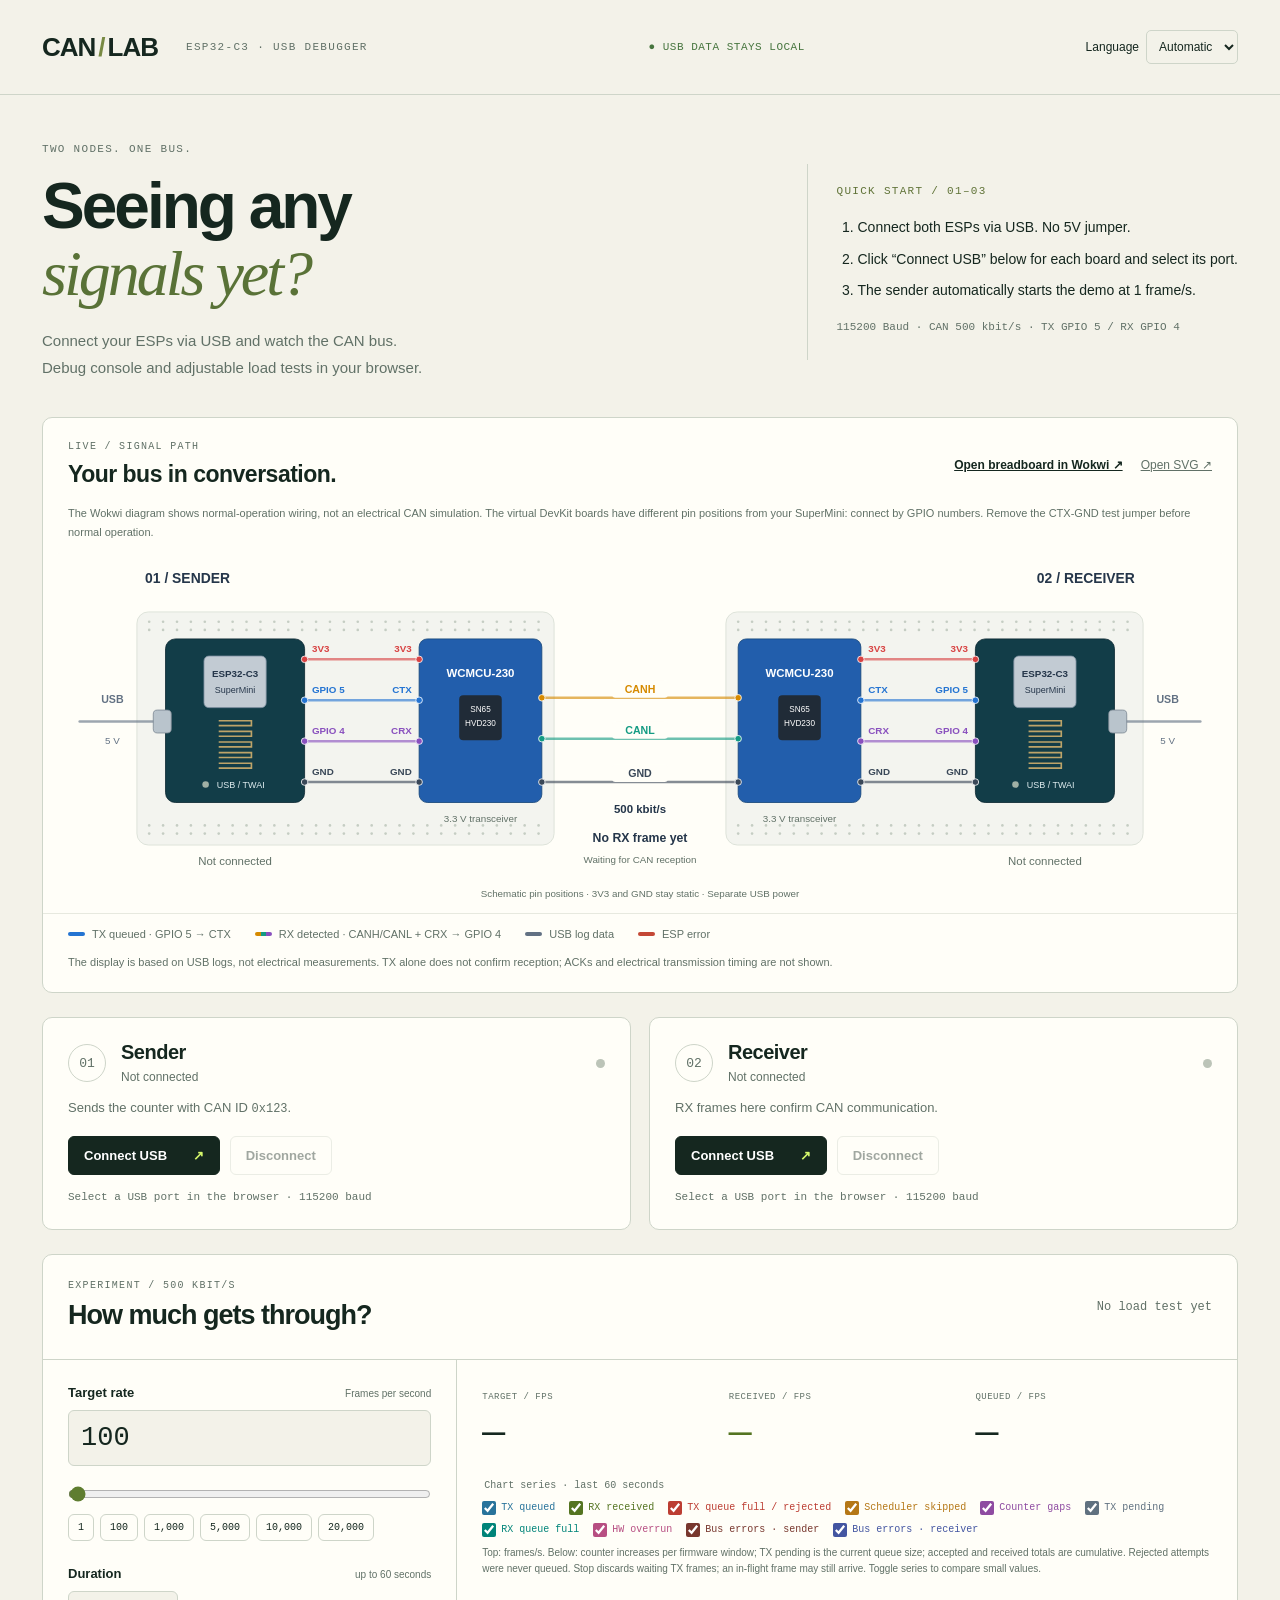
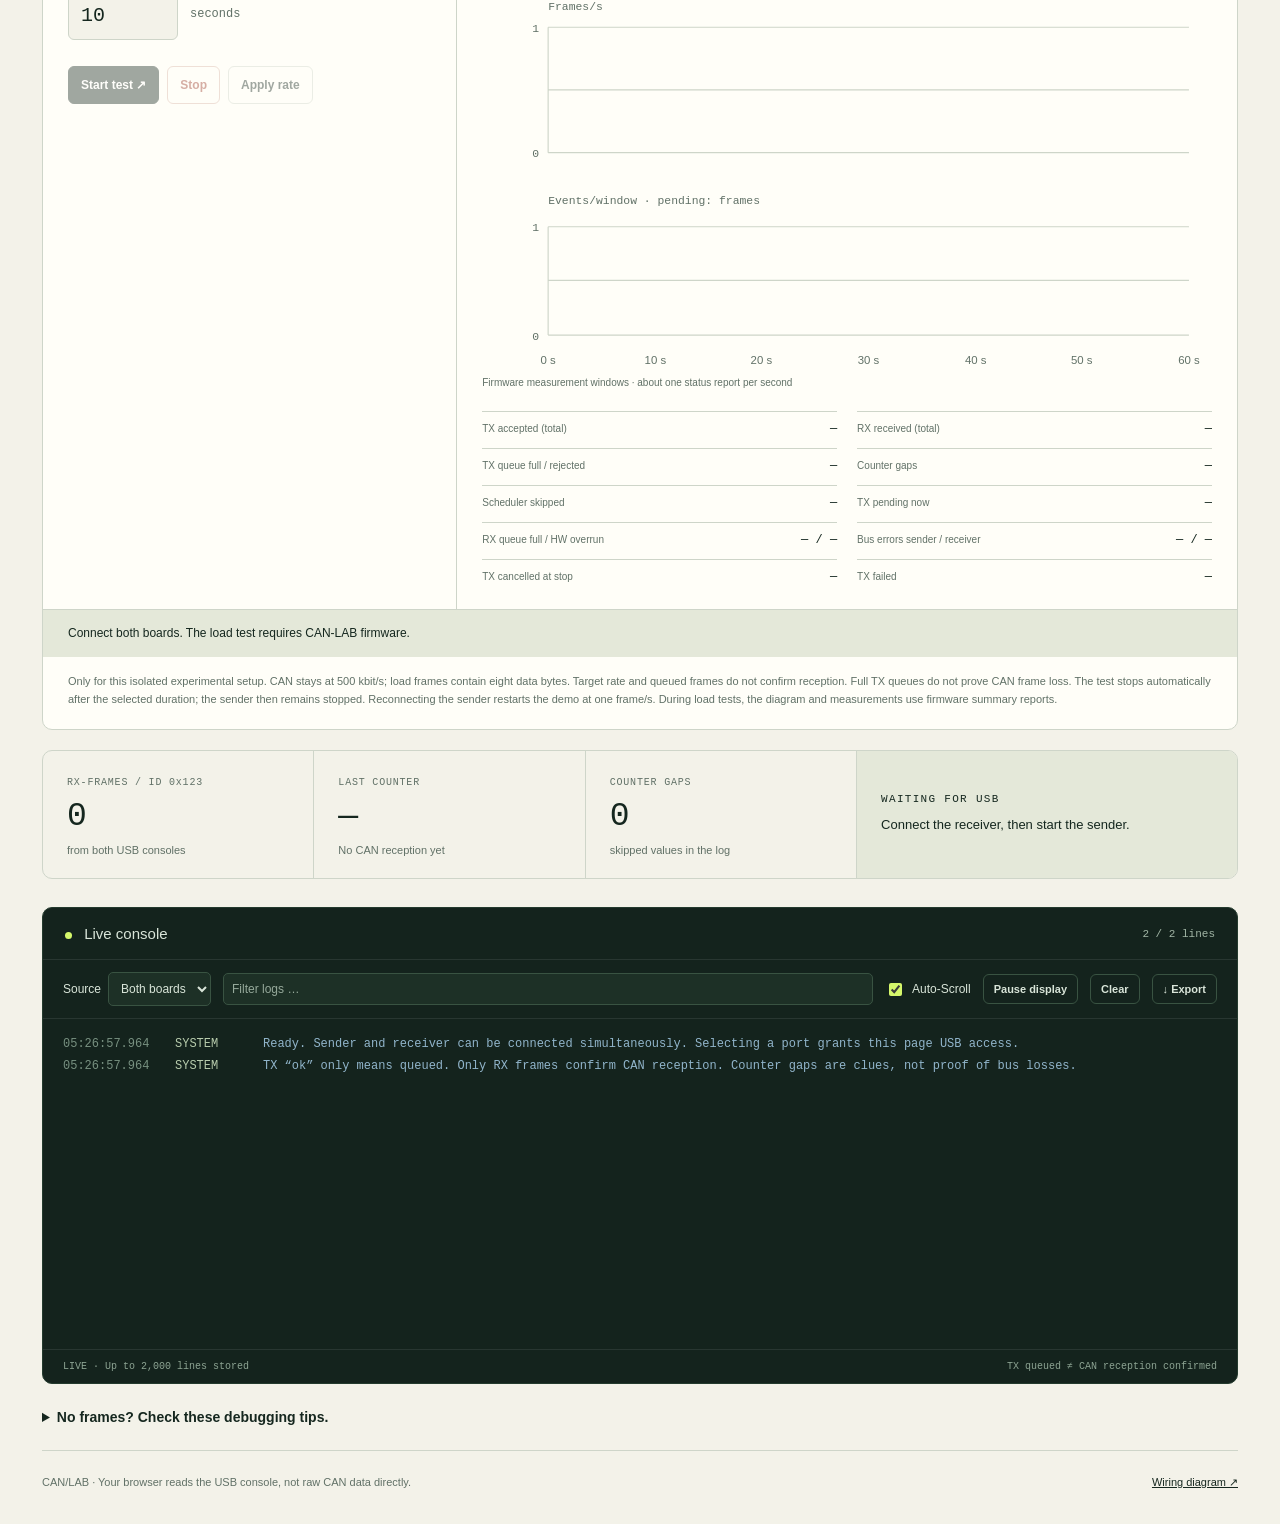
==== commit 7f2b7c95: "Merge current main and localize updated diagnostics and recovery UI" ====
--- a/index.html
+++ b/index.html
@@ -1,18 +1,17 @@
 <!doctype html>
 <html lang="en">
 <head>
-  <meta charset="UTF-8">
-  <meta name="viewport" content="width=device-width,initial-scale=1">
+  <meta charset="UTF-8"><meta name="viewport" content="width=device-width,initial-scale=1">
   <title>CAN/LAB — USB Debug Console &amp; CAN Load Tests</title>
   <meta name="description" content="Connect two ESP32-C3 boards, watch CAN traffic, and run adjustable load tests directly in your browser with Web Serial.">
-  <link rel="canonical" href="https://vergissberlin.github.io/example-canbus/debug/">
+  <link rel="canonical" href="https://canlab.andrelademann.de/">
   <meta property="og:type" content="website">
   <meta property="og:site_name" content="CAN/LAB">
   <meta property="og:locale" content="en_US">
   <meta property="og:title" content="CAN/LAB — USB Debug Console &amp; CAN Load Tests">
   <meta property="og:description" content="Connect two ESP32-C3 boards, watch CAN traffic, and run adjustable load tests directly in your browser with Web Serial.">
-  <meta property="og:url" content="https://vergissberlin.github.io/example-canbus/debug/">
-  <meta property="og:image" content="https://vergissberlin.github.io/example-canbus/docs/canlab-opengraph.png">
+  <meta property="og:url" content="https://canlab.andrelademann.de/">
+  <meta property="og:image" content="https://canlab.andrelademann.de/docs/canlab-opengraph.png">
   <meta property="og:image:type" content="image/png">
   <meta property="og:image:width" content="1731">
   <meta property="og:image:height" content="909">
@@ -20,9 +19,11 @@
   <meta name="twitter:card" content="summary_large_image">
   <meta name="twitter:title" content="CAN/LAB — USB Debug Console &amp; CAN Load Tests">
   <meta name="twitter:description" content="Connect two ESP32-C3 boards, watch CAN traffic, and run adjustable load tests directly in your browser with Web Serial.">
-  <meta name="twitter:image" content="https://vergissberlin.github.io/example-canbus/docs/canlab-opengraph.png">
+  <meta name="twitter:image" content="https://canlab.andrelademann.de/docs/canlab-opengraph.png">
   <meta name="twitter:image:alt" content="CAN/LAB: Two nodes. One bus. Two ESP32-C3 boards connected through CAN transceivers.">
-  <meta http-equiv="refresh" content="0;url=debug/">
+  <link rel="stylesheet" href="debug/style.css?v=recovery-notice1">
+  <script type="module" src="debug/app.mjs?v=recovery-notice1"></script>
+  <script type="module" src="debug/pwa.mjs"></script>
   <!-- PWA metadata: generated by scripts/generate_pwa_assets.py -->
   <link rel="manifest" href="./manifest.webmanifest">
   <meta name="theme-color" content="#15271f">
@@ -85,11 +86,59 @@
   <link rel="apple-touch-startup-image" href="./pwa/splash/apple-splash-2048x2732.png" media="(device-width: 1024px) and (device-height: 1366px) and (-webkit-device-pixel-ratio: 2) and (orientation: portrait)">
   <link rel="apple-touch-startup-image" href="./pwa/splash/apple-splash-2732x2048.png" media="(device-width: 1024px) and (device-height: 1366px) and (-webkit-device-pixel-ratio: 2) and (orientation: landscape)">
   <!-- End PWA metadata -->
-  <script type="module" src="debug/i18n.mjs"></script>
-  <link rel="stylesheet" href="debug/style.css">
 </head>
 <body>
-  <header><a class="wordmark" href="debug/">CAN<span>/</span>LAB</a><label class="language-select"><span>Language</span> <select data-language aria-label="Language"><option value="auto">Automatic</option><option value="de" lang="de">Deutsch</option><option value="en" lang="en">English</option></select></label></header>
-  <a href="debug/">Open CAN/LAB Debug Console</a>
+  <header><a class="wordmark" href="./">CAN<span>/</span>LAB</a><span class="edition">ESP32-C3 · USB DEBUGGER</span><span class="local">● USB DATA STAYS LOCAL</span><label class="language-select"><span>Language</span> <select data-language aria-label="Language"><option value="auto">Automatic</option><option value="de" lang="de">Deutsch</option><option value="en" lang="en">English</option></select></label></header>
+  <main>
+    <section class="intro"><div><p class="eyebrow">TWO NODES. ONE BUS.</p><h1>Seeing any<br><em>signals yet?</em></h1><p class="lede">Connect your ESPs via USB and watch the CAN bus.<br>Debug console and adjustable load tests in your browser.</p></div><aside class="setup"><span class="step">QUICK START / 01–03</span><ol><li>Connect both ESPs via USB. No 5V jumper.</li><li>Click “Connect USB” below for each board and select its port.</li><li>The sender automatically starts the demo at 1 frame/s.</li></ol><p>115200 Baud · CAN 500 kbit/s · TX GPIO 5 / RX GPIO 4</p></aside></section>
+    <div id="compatibility" class="notice" role="status" hidden></div>
+    <section class="communication" aria-labelledby="communication-title">
+      <div class="communication-heading"><div><p class="eyebrow">LIVE / SIGNAL PATH</p><h2 id="communication-title">Your bus in conversation.</h2></div><nav class="communication-links" aria-label="Signal and wiring diagrams"><a href="https://wokwi.com/projects/478383260674919425" target="_blank" rel="noopener noreferrer">Open breadboard in Wokwi ↗</a><a href="./docs/canbus-communication.svg?v=builtin-termination" target="_blank" rel="noopener">Open SVG ↗</a></nav></div>
+      <p class="wiring-note">The Wokwi diagram shows normal-operation wiring, not an electrical CAN simulation. The virtual DevKit boards have different pin positions from your SuperMini: connect by GPIO numbers. Remove the CTX-GND test jumper before normal operation.</p>
+      <div id="communication-diagram" class="communication-diagram" tabindex="0" role="region" aria-label="Signal path between sender and receiver; scroll horizontally if needed">Loading signal diagram …</div>
+      <div class="signal-legend" aria-label="Meaning of wire highlights"><span><i class="key tx"></i> TX queued · GPIO 5 → CTX</span><span><i class="key rx"></i> RX detected · CANH/CANL + CRX → GPIO 4</span><span><i class="key usb"></i> USB log data</span><span><i class="key error"></i> ESP error</span></div>
+      <p class="signal-note">The display is based on USB logs, not electrical measurements. TX alone does not confirm reception; ACKs and electrical transmission timing are not shown.</p>
+    </section>
+    <section class="devices" aria-label="USB connections">
+      <article class="device" data-device="sender"><div class="device-heading"><span class="number">01</span><div><h2>Sender</h2><span class="device-state">Not connected</span></div><span class="status-dot"></span></div><p>Sends the counter with CAN ID <code>0x123</code>.</p><div class="actions"><button class="connect primary">Connect USB <span>↗</span></button><button class="disconnect" disabled>Disconnect</button></div><p class="device-info">Select a USB port in the browser · 115200 baud</p></article>
+      <article class="device" data-device="receiver"><div class="device-heading"><span class="number">02</span><div><h2>Receiver</h2><span class="device-state">Not connected</span></div><span class="status-dot"></span></div><p>RX frames here confirm CAN communication.</p><div class="actions"><button class="connect primary">Connect USB <span>↗</span></button><button class="disconnect" disabled>Disconnect</button></div><p class="device-info">Select a USB port in the browser · 115200 baud</p></article>
+    </section>
+    <section id="load-test" class="load-test" aria-labelledby="load-title">
+      <div class="load-heading"><div><p class="eyebrow">EXPERIMENT / 500 KBIT/S</p><h2 id="load-title">How much gets through?</h2></div><span id="load-elapsed">No load test yet</span></div>
+      <div class="load-layout">
+        <div class="load-controls">
+          <label for="load-rate">Target rate <span>Frames per second</span></label>
+          <input id="load-rate" type="number" min="1" max="20000" step="1" value="100" inputmode="numeric">
+          <label class="sr-only" for="load-slider">Target rate slider</label><input id="load-slider" type="range" min="5" max="20000" step="5" value="100">
+          <div class="load-presets" aria-label="Frame rate presets"><button data-load-rate="1">1</button><button data-load-rate="100">100</button><button data-load-rate="1000">1,000</button><button data-load-rate="5000">5,000</button><button data-load-rate="10000">10,000</button><button data-load-rate="20000">20,000</button></div>
+          <label for="load-duration">Duration <span>up to 60 seconds</span></label><div class="load-duration"><input id="load-duration" type="number" min="1" max="60" step="1" value="10" inputmode="numeric"><span>seconds</span></div>
+          <div class="load-actions"><button id="load-start" class="primary" disabled>Start test ↗</button><button id="load-stop" class="load-stop" disabled>Stop</button><button id="load-rate-apply" disabled>Apply rate</button></div>
+        </div>
+        <div class="load-results">
+          <div class="load-rates"><div><span>TARGET / FPS</span><strong id="load-target">—</strong></div><div class="measured"><span>RECEIVED / FPS</span><strong id="load-actual">—</strong></div><div><span>QUEUED / FPS</span><strong id="load-queued-rate">—</strong></div></div>
+          <p id="can-recovery-notice" class="can-recovery-notice" role="status" hidden></p>
+          <fieldset class="load-chart-legend"><legend>Chart series · last 60 seconds</legend><label style="--series-color:#28739b"><input type="checkbox" data-chart-series value="sender" checked><span>TX queued</span></label><label style="--series-color:#547421"><input type="checkbox" data-chart-series value="receiver" checked><span>RX received</span></label><label style="--series-color:#bc3d32"><input type="checkbox" data-chart-series value="rejected" checked><span>TX queue full / rejected</span></label><label style="--series-color:#b57716"><input type="checkbox" data-chart-series value="skipped" checked><span>Scheduler skipped</span></label><label style="--series-color:#8e4ba1"><input type="checkbox" data-chart-series value="gaps" checked><span>Counter gaps</span></label><label style="--series-color:#607180"><input type="checkbox" data-chart-series value="pending" checked><span>TX pending</span></label><label style="--series-color:#008479"><input type="checkbox" data-chart-series value="missed" checked><span>RX queue full</span></label><label style="--series-color:#b74e82"><input type="checkbox" data-chart-series value="overrun" checked><span>HW overrun</span></label><label style="--series-color:#78372e"><input type="checkbox" data-chart-series value="tx_errors" checked><span>Bus errors · sender</span></label><label style="--series-color:#4355a1"><input type="checkbox" data-chart-series value="rx_errors" checked><span>Bus errors · receiver</span></label></fieldset>
+          <p class="load-chart-help">Top: frames/s. Below: counter increases per firmware window; TX pending is the current queue size; accepted and received totals are cumulative. Rejected attempts were never queued. Stop discards waiting TX frames; an in-flight frame may still arrive. Toggle series to compare small values.</p>
+          <div class="load-chart-scroll" tabindex="0" role="region" aria-label="CAN time chart; scroll horizontally on small screens"><svg class="load-chart" viewBox="0 0 640 335" role="img" aria-labelledby="load-chart-title load-chart-desc">
+            <title id="load-chart-title">CAN throughput, queues and errors over time</title><desc id="load-chart-desc">Last 60 seconds on a shared time axis. Upper plot: queued and received frames per second. Lower plot: increases in rejected frames, scheduler skips, counter gaps, RX queue full, hardware overruns and bus errors per firmware measurement window; pending frames are the current queue size. Each series can be toggled. Missing reports remain gaps. Hover over a point for its value and measurement window.</desc>
+            <path d="M58 30H620 M58 85H620 M58 140H620 M58 30V140 M58 205H620 M58 252H620 M58 300H620 M58 205V300" class="load-axis"/>
+            <text x="58" y="15" class="load-chart-label">Frames/s</text><text id="load-chart-max" x="50" y="34" text-anchor="end" class="load-chart-label">1</text><text x="50" y="144" text-anchor="end" class="load-chart-label">0</text>
+            <g class="load-chart-label" text-anchor="middle"><text x="58" y="325" data-chart-second="0">0 s</text><text x="152" y="325" data-chart-second="10">10 s</text><text x="245" y="325" data-chart-second="20">20 s</text><text x="339" y="325" data-chart-second="30">30 s</text><text x="433" y="325" data-chart-second="40">40 s</text><text x="526" y="325" data-chart-second="50">50 s</text><text x="620" y="325" data-chart-second="60">60 s</text></g>
+            <text x="58" y="185" class="load-chart-label">Events/window · pending: frames</text><text id="load-diagnostic-max" x="50" y="209" text-anchor="end" class="load-chart-label">1</text><text x="50" y="304" text-anchor="end" class="load-chart-label">0</text>
+<path data-chart-path="sender" id="load-tx-line" class="load-series-line" style="stroke:#28739b;stroke-dasharray:5 3"/><path data-chart-path="receiver" id="load-rx-line" class="load-series-line" style="stroke:#547421;stroke-dasharray:none"/><path data-chart-path="rejected" class="load-series-line" style="stroke:#bc3d32;stroke-dasharray:5 3"/><path data-chart-path="skipped" class="load-series-line" style="stroke:#b57716;stroke-dasharray:none"/><path data-chart-path="gaps" class="load-series-line" style="stroke:#8e4ba1;stroke-dasharray:5 3"/><path data-chart-path="pending" class="load-series-line" style="stroke:#607180;stroke-dasharray:none"/><path data-chart-path="missed" class="load-series-line" style="stroke:#008479;stroke-dasharray:5 3"/><path data-chart-path="overrun" class="load-series-line" style="stroke:#b74e82;stroke-dasharray:none"/><path data-chart-path="tx_errors" class="load-series-line" style="stroke:#78372e;stroke-dasharray:5 3"/><path data-chart-path="rx_errors" class="load-series-line" style="stroke:#4355a1;stroke-dasharray:none"/><g id="load-chart-points"/>
+          </svg></div>
+          <div id="load-chart-tooltip" class="load-chart-tooltip" role="tooltip" hidden></div>
+          <p id="load-freshness" class="load-freshness">Firmware measurement windows · about one status report per second</p>
+          <dl class="load-counters"><div><dt>TX accepted (total)</dt><dd id="load-queued">—</dd></div><div><dt>RX received (total)</dt><dd id="load-rx-total">—</dd></div><div><dt>TX queue full / rejected</dt><dd id="load-rejected">—</dd></div><div><dt>Counter gaps</dt><dd id="load-gaps">—</dd></div><div><dt>Scheduler skipped</dt><dd id="load-skipped">—</dd></div><div><dt>TX pending now</dt><dd id="load-pending">—</dd></div><div><dt>RX queue full / HW overrun</dt><dd id="load-missed">—</dd></div><div><dt>Bus errors sender / receiver</dt><dd id="load-errors">—</dd></div><div><dt>TX cancelled at stop</dt><dd id="load-cancelled">—</dd></div><div><dt>TX failed</dt><dd id="load-failed">—</dd></div></dl>
+        </div>
+      </div>
+      <p id="load-status" class="load-status" role="status">Connect both boards. The load test requires CAN-LAB firmware.</p>
+      <p class="load-note">Only for this isolated experimental setup. CAN stays at 500 kbit/s; load frames contain eight data bytes. Target rate and queued frames do not confirm reception. Full TX queues do not prove CAN frame loss. The test stops automatically after the selected duration; the sender then remains stopped. Reconnecting the sender restarts the demo at one frame/s. During load tests, the diagram and measurements use firmware summary reports.</p>
+    </section>
+    <section class="telemetry" aria-label="CAN measurements"><div class="metric"><span>RX-FRAMES / ID 0x123</span><strong id="rx-count">0</strong><small>from both USB consoles</small></div><div class="metric"><span>LAST COUNTER</span><strong id="counter">—</strong><small id="last-rx">No CAN reception yet</small></div><div class="metric"><span>COUNTER GAPS</span><strong id="gaps">0</strong><small>skipped values in the log</small></div><div class="bus-state"><span id="bus-label">WAITING FOR USB</span><p id="bus-detail">Connect the receiver, then start the sender.</p></div></section>
+    <section class="terminal" aria-labelledby="console-title"><div class="terminal-heading"><h2 id="console-title"><span class="terminal-light"></span> Live console</h2><span id="line-count">0 lines</span></div><div class="toolbar"><label>Source <select id="source"><option value="all">Both boards</option><option value="sender">Sender</option><option value="receiver">Receiver</option><option value="system">System</option></select></label><label class="search-label"><span class="sr-only">Search log</span><input id="search" type="search" placeholder="Filter logs …"></label><label><input id="autoscroll" type="checkbox" checked> Auto-Scroll</label><button id="pause" aria-pressed="false">Pause display</button><button id="clear">Clear</button><button id="export">↓ Export</button></div><div id="console" tabindex="0" aria-label="Serial logs"><div class="empty">Quiet so far.<br><span>Connect a USB port to see live output.</span></div></div><div class="terminal-footer"><span id="capture-state">LIVE · Up to 2,000 lines stored</span><span>TX queued ≠ CAN reception confirmed</span></div></section>
+    <details class="help"><summary>No frames? Check these debugging tips.</summary><div class="help-grid"><div><h3>USB connected, no output</h3><p>Briefly press RESET on the ESP, without BOOT. Close other serial monitors. Wrong port? Disconnect and select the other one.</p></div><div><h3>“… waiting for frames”</h3><p>Check CANH ↔ CANH, CANL ↔ CANL and common ground. GPIO 5 → CTX, GPIO 4 → CRX. Power CAN modules at 3.3 V only.</p></div><div><h3>Check termination</h3><p>Disconnect both USB power supplies. The WCMCU-230 modules already include bus termination; no external resistors are needed. Expect about 60 Ω between CANH and CANL.</p></div><div><h3>Sender reports Bus-Off</h3><p>After Bus-Off recovery, the sender resumes the 1-frame/s demo automatically. An interrupted load test stays stopped. Repeated Bus-Off requires checking module power, GPIO connections and the CAN bus. DIAG lines show driver state and error counters; TX_ACK confirms successful CAN transmission with ACK, but not yet reception in the receiver log.</p></div></div></details>
+    <footer><span>CAN/LAB · Your browser reads the USB console, not raw CAN data directly.</span><a href="./docs/canbus-breadboard.svg" target="_blank" rel="noopener">Wiring diagram ↗</a></footer>
+  </main>
 </body>
 </html>
--- a/debug/style.css
+++ b/debug/style.css
@@ -36,3 +36,19 @@
 
 .language-select{display:flex;align-items:center;gap:7px;font-size:12px;white-space:nowrap;margin-left:auto}.language-select select{font:inherit;color:var(--ink);background:var(--paper);border:1px solid var(--line);border-radius:5px;padding:8px;max-width:160px}
 @media(max-width:800px){header{height:auto;min-height:75px;flex-wrap:wrap;gap:12px;padding-top:12px;padding-bottom:12px}.language-select{font-size:11px}.language-select>span{position:absolute;width:1px;height:1px;overflow:hidden;clip:rect(0,0,0,0)}.language-select select{max-width:125px}.log-line{grid-template-columns:82px 72px 1fr}}
+
+.load-chart-legend{border:0;padding:0;margin:16px 0 8px;display:flex;flex-wrap:wrap;gap:8px 14px;min-width:0}.load-chart-legend legend{font:10px var(--mono);color:var(--muted);margin-bottom:10px}.load-chart-legend label{display:flex;align-items:center;gap:5px;font:10px var(--mono);color:var(--series-color);cursor:pointer}.load-chart-legend input{margin:0;accent-color:var(--series-color);width:14px;height:14px}.load-series-line{fill:none;stroke-width:2;stroke-linecap:round;stroke-linejoin:round}.load-chart-help{font-size:10px;line-height:1.6;color:var(--muted);margin:6px 0}.load-chart{min-height:230px}
+
+.load-chart-scroll{overflow-x:auto;max-width:100%}.load-chart-scroll .load-chart{min-width:640px}
+
+.load-chart{cursor:crosshair}
+.load-chart-tooltip{position:fixed;z-index:20;max-width:calc(100vw - 16px);padding:11px 14px;border:1px solid #ffffff26;border-radius:8px;background:#15271f;color:#f3f2e9;box-shadow:0 5px 18px #15271f26;pointer-events:none;font:11px/1.6 var(--mono);font-variant-numeric:tabular-nums}
+.load-chart-tooltip[hidden]{display:none}
+.chart-tooltip-time{color:#b7c4b8;font-size:10px;margin-bottom:5px}
+.chart-tooltip-row{display:flex;align-items:baseline;justify-content:space-between;gap:20px}
+.chart-tooltip-row span:before{content:"";display:inline-block;width:7px;height:7px;border-radius:50%;background:var(--series-color);margin-right:7px}
+.chart-tooltip-row strong{font-weight:600;text-align:right}
+
+.can-recovery-notice{margin:12px 0;padding:12px 14px;border:1px solid #d7b671;border-left:3px solid #b57716;border-radius:6px;background:#fff0d0;color:#574215;font-size:12px;line-height:1.6}
+.can-recovery-notice[hidden]{display:none}
+.can-recovery-notice[data-state="recovered"]{background:#e4e8d9;border-color:#a8b795;border-left-color:#547421;color:#263e25}
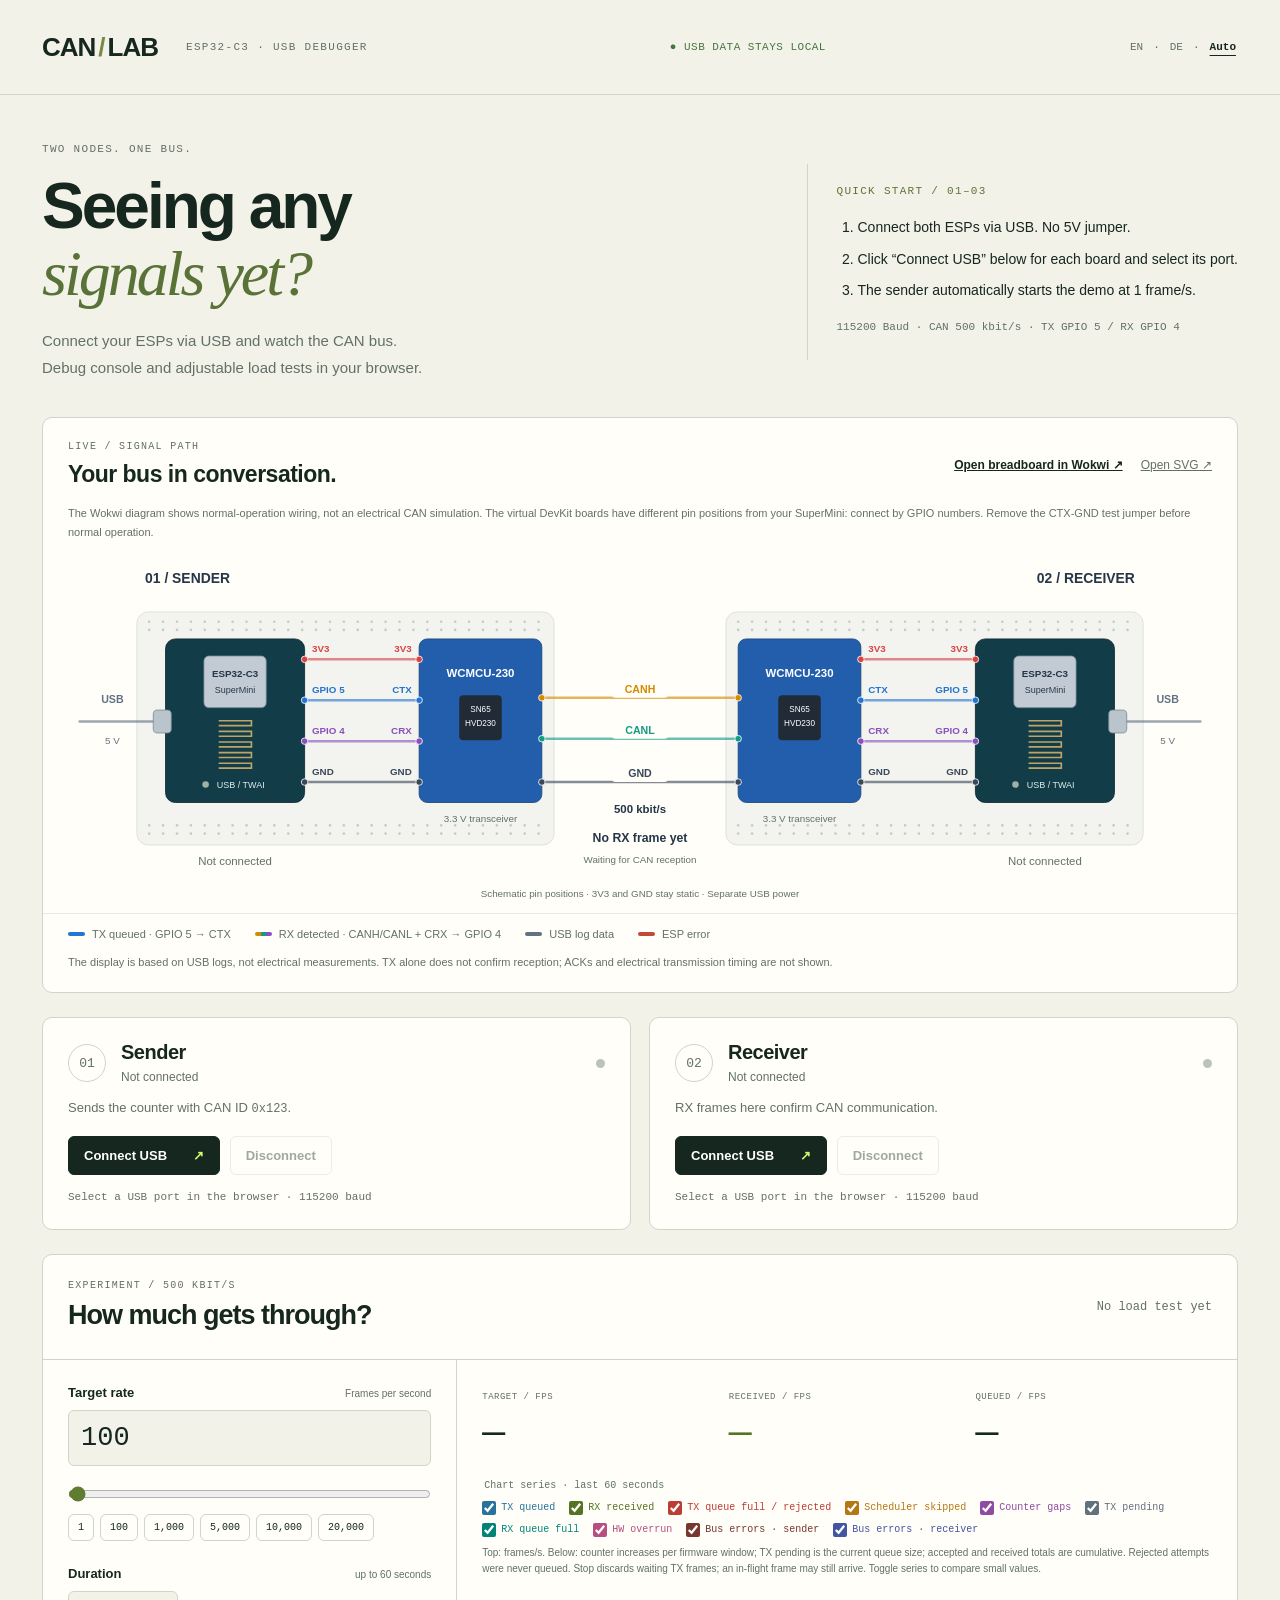
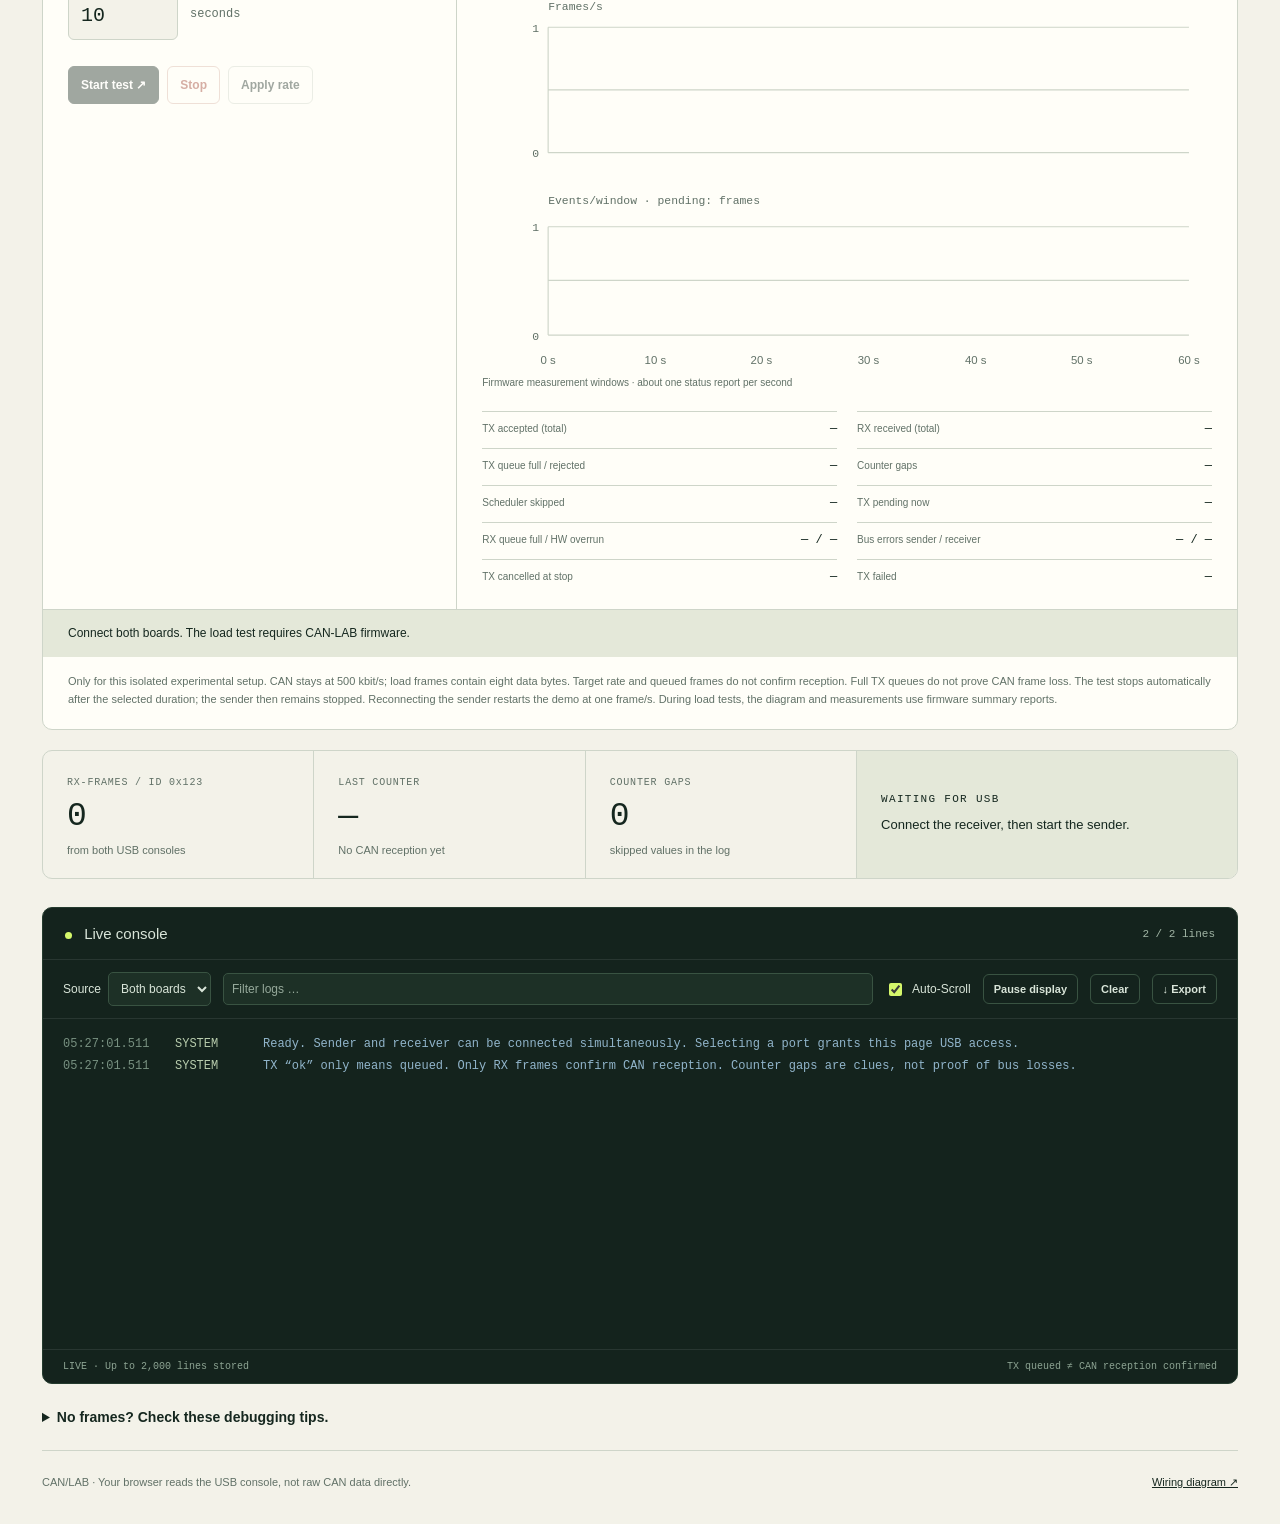
==== commit 34123df4: "fix: switch languages with text menu and version deployed modules" ====
--- a/index.html
+++ b/index.html
@@ -88,7 +88,7 @@
   <!-- End PWA metadata -->
 </head>
 <body>
-  <header><a class="wordmark" href="./">CAN<span>/</span>LAB</a><span class="edition">ESP32-C3 · USB DEBUGGER</span><span class="local">● USB DATA STAYS LOCAL</span><label class="language-select"><span>Language</span> <select data-language aria-label="Language"><option value="auto">Automatic</option><option value="de" lang="de">Deutsch</option><option value="en" lang="en">English</option></select></label></header>
+  <header><a class="wordmark" href="./">CAN<span>/</span>LAB</a><span class="edition">ESP32-C3 · USB DEBUGGER</span><span class="local">● USB DATA STAYS LOCAL</span><nav class="language-menu" aria-label="Language"><button type="button" data-language="en" lang="en" aria-pressed="false">EN</button><span aria-hidden="true">·</span><button type="button" data-language="de" lang="de" aria-pressed="false">DE</button><span aria-hidden="true">·</span><button type="button" data-language="auto" aria-pressed="true">Auto</button></nav></header>
   <main>
     <section class="intro"><div><p class="eyebrow">TWO NODES. ONE BUS.</p><h1>Seeing any<br><em>signals yet?</em></h1><p class="lede">Connect your ESPs via USB and watch the CAN bus.<br>Debug console and adjustable load tests in your browser.</p></div><aside class="setup"><span class="step">QUICK START / 01–03</span><ol><li>Connect both ESPs via USB. No 5V jumper.</li><li>Click “Connect USB” below for each board and select its port.</li><li>The sender automatically starts the demo at 1 frame/s.</li></ol><p>115200 Baud · CAN 500 kbit/s · TX GPIO 5 / RX GPIO 4</p></aside></section>
     <div id="compatibility" class="notice" role="status" hidden></div>
--- a/debug/style.css
+++ b/debug/style.css
@@ -34,8 +34,6 @@
 
 .load-tx-line{stroke:#28739b;stroke-width:2.5;stroke-dasharray:5 3;fill:none;stroke-linecap:round;stroke-linejoin:round}.load-tx-dot{fill:#28739b}.load-rx-dot{fill:#547421}.load-chart-label{font:10px var(--mono);fill:var(--muted)}.load-chart-legend{display:flex;flex-wrap:wrap;gap:10px 18px;margin-top:15px;font:10px var(--mono);color:var(--muted)}.load-chart-legend .tx-key{color:#28739b}.load-chart-legend .rx-key{color:#547421}.tx-key:before,.rx-key:before{content:"";display:inline-block;width:15px;border-top:2px dashed currentColor;margin-right:5px;vertical-align:middle}.rx-key:before{border-top-style:solid}
 
-.language-select{display:flex;align-items:center;gap:7px;font-size:12px;white-space:nowrap;margin-left:auto}.language-select select{font:inherit;color:var(--ink);background:var(--paper);border:1px solid var(--line);border-radius:5px;padding:8px;max-width:160px}
-@media(max-width:800px){header{height:auto;min-height:75px;flex-wrap:wrap;gap:12px;padding-top:12px;padding-bottom:12px}.language-select{font-size:11px}.language-select>span{position:absolute;width:1px;height:1px;overflow:hidden;clip:rect(0,0,0,0)}.language-select select{max-width:125px}.log-line{grid-template-columns:82px 72px 1fr}}
 
 .load-chart-legend{border:0;padding:0;margin:16px 0 8px;display:flex;flex-wrap:wrap;gap:8px 14px;min-width:0}.load-chart-legend legend{font:10px var(--mono);color:var(--muted);margin-bottom:10px}.load-chart-legend label{display:flex;align-items:center;gap:5px;font:10px var(--mono);color:var(--series-color);cursor:pointer}.load-chart-legend input{margin:0;accent-color:var(--series-color);width:14px;height:14px}.load-series-line{fill:none;stroke-width:2;stroke-linecap:round;stroke-linejoin:round}.load-chart-help{font-size:10px;line-height:1.6;color:var(--muted);margin:6px 0}.load-chart{min-height:230px}
 
@@ -52,3 +50,11 @@
 .can-recovery-notice{margin:12px 0;padding:12px 14px;border:1px solid #d7b671;border-left:3px solid #b57716;border-radius:6px;background:#fff0d0;color:#574215;font-size:12px;line-height:1.6}
 .can-recovery-notice[hidden]{display:none}
 .can-recovery-notice[data-state="recovered"]{background:#e4e8d9;border-color:#a8b795;border-left-color:#547421;color:#263e25}
+
+.language-menu{display:flex;align-items:center;gap:8px;margin-left:auto;font:11px var(--mono);white-space:nowrap}
+.language-menu>span{color:var(--muted)}
+.language-menu button{min-height:36px;padding:6px 2px;border:0;border-radius:0;background:transparent;color:var(--muted);font:inherit;cursor:pointer;text-underline-offset:5px}
+.language-menu button:hover,.language-menu button[aria-pressed="true"]{color:var(--ink);text-decoration:underline}
+.language-menu button[aria-pressed="true"]{font-weight:700}
+.language-menu button:focus-visible{outline:2px solid var(--ink);outline-offset:3px;border-radius:2px}
+@media(max-width:800px){header{height:auto;min-height:75px;flex-wrap:wrap;gap:12px;padding-top:12px;padding-bottom:12px}.language-menu{gap:7px}.log-line{grid-template-columns:82px 72px 1fr}}
